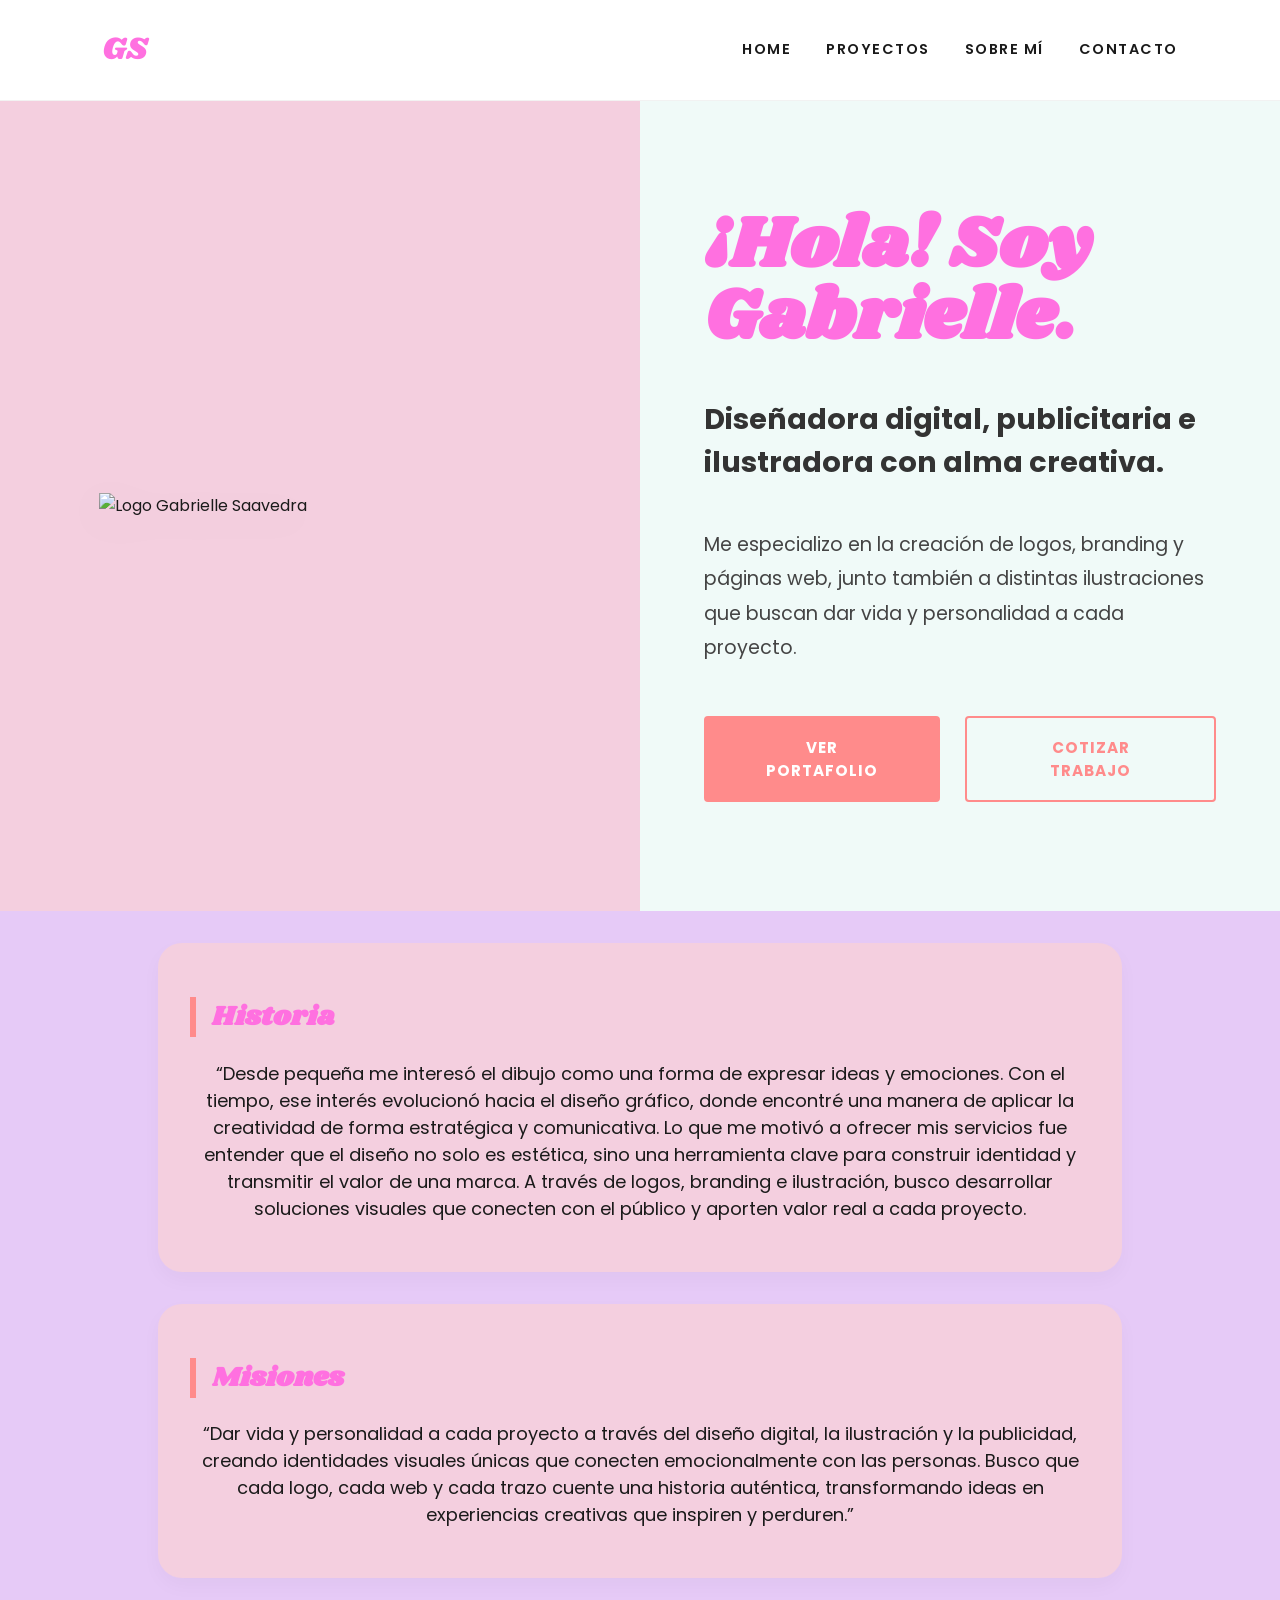
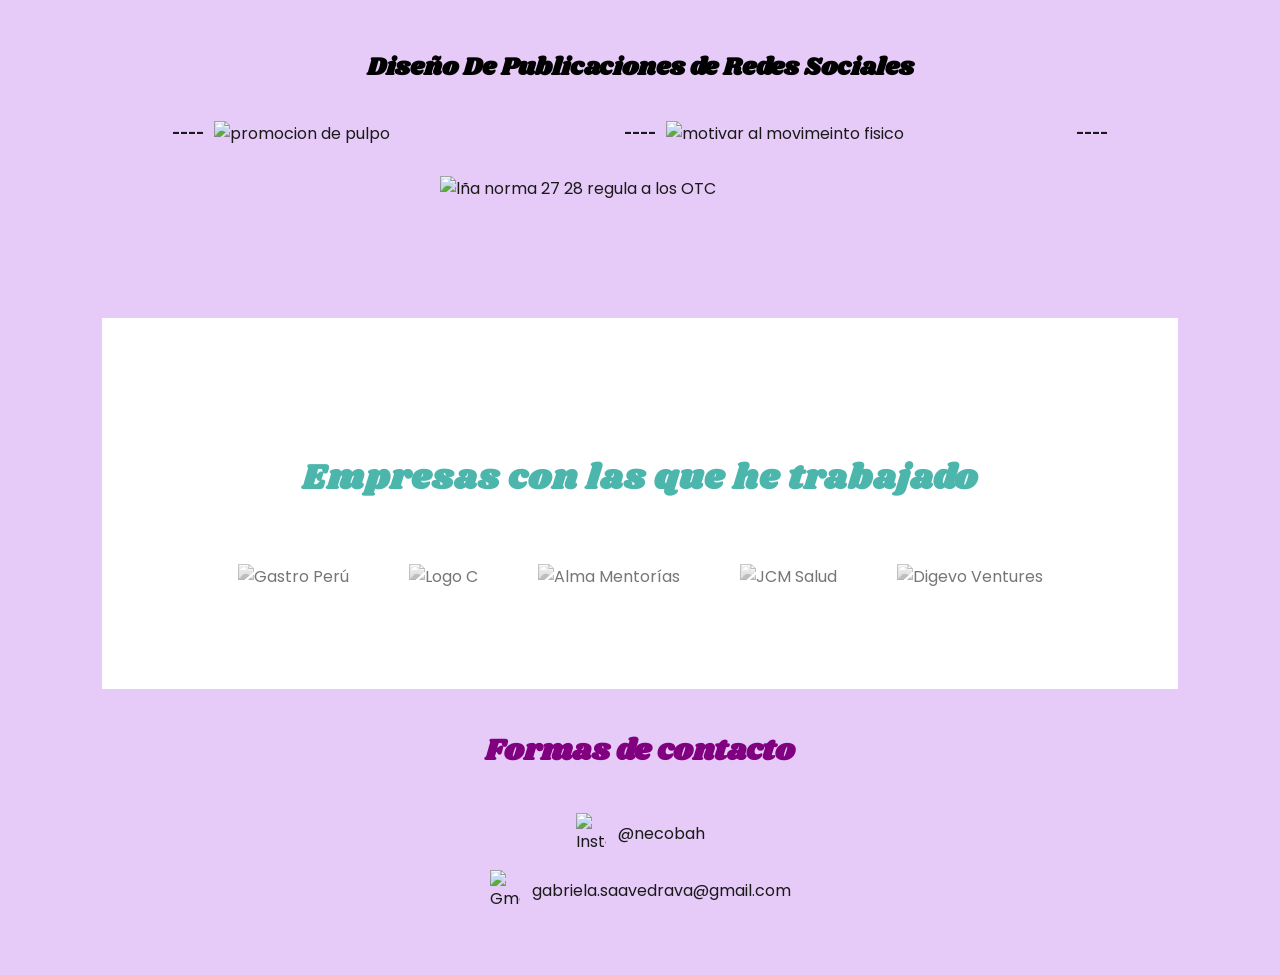
==== index.html @ 4b1e3945 "Add files via upload" ====
<!DOCTYPE html>
<html lang="es">
<head>
    <meta charset="UTF-8">
    <meta name="viewport" content="width=device-width, initial-scale=1.0">
    <title>Gabrielle Saavedra | Portfolio Profesional</title>
    <link href="https://fonts.googleapis.com/css2?family=Poppins:wght@300;400;600;700&family=Shrikhand&display=swap" rel="stylesheet">
    <link rel="stylesheet" href="style.css">
    
</head>
<body>

    <nav>
        <div style="font-family: 'Shrikhand'; font-size: 2rem; color: var(--rosa-fuerte);">GS</div>
        <ul class="nav-links">
            <li><a href="#">Home</a></li>
            <li><a href="#">Proyectos</a></li>
            <li><a href="#">Sobre mí</a></li>
            <li><a href="#">Contacto</a></li>
        </ul>
    </nav>

    <section class="hero">
        <div class="hero-image">
            <img src="logo gabrielle.png" alt="Logo Gabrielle Saavedra">
        </div>
        <div class="hero-text">
            <h1>¡Hola! Soy Gabrielle.</h1>
            <h2>Diseñadora digital, publicitaria e ilustradora con alma creativa.</h2>
            <p>
                Me especializo en la creación de logos, branding y páginas web, junto también a distintas ilustraciones que buscan dar vida y personalidad a cada proyecto.
            </p>
            <div class="btn-group">
                <a href="#" class="btn btn-primary">Ver Portafolio</a>
                <a href="#" class="btn btn-secondary">Cotizar Trabajo</a>
            </div>
        </div>
    </section>

</body>

<main>

    <section class="contenido">

        <article class="Historia">
            <h2>Historia</h2>
            <p>“Desde pequeña me interesó el dibujo como una forma de expresar ideas y emociones. Con el tiempo, ese interés evolucionó hacia el diseño gráfico, donde encontré una manera de aplicar la creatividad de forma estratégica y comunicativa. Lo que me motivó a ofrecer mis servicios fue entender que el diseño no solo es estética, sino una herramienta clave para construir identidad y transmitir el valor de una marca. A través de logos, branding e ilustración, busco desarrollar soluciones visuales que conecten con el público y aporten valor real a cada proyecto.</p>
        </article>

        <article class="mision">
            <h2>Misiones</h2>
            <p>“Dar vida y personalidad a cada proyecto a través del diseño digital, la ilustración y la publicidad, creando identidades visuales únicas que conecten emocionalmente con las personas. Busco que cada logo, cada web y cada trazo cuente una historia auténtica, transformando ideas en experiencias creativas que inspiren y perduren.”</p>
        </article>

    </section>

    <section class="productos">
            <h4>Diseño De Publicaciones de Redes Sociales</h4>
        <section class="logos">
            <h5>----</h5>
            <img src="Pulpo.jpg" alt="promocion de pulpo">
            <h5>----</h5>
            <img src="kinesfera.jpg" alt="motivar al movimeinto fisico  ">
            <h5>----</h5>
            <img src="norma 27 28.jpg" alt="lña norma 27 28 regula a los OTC">
        </section>

        
    </div>

</main>


<footer>
    <section class="partners">
        <h3>Empresas con las que he trabajado</h3>
        <div class="partners-grid">
            <img src="gastro peru.png" alt="Gastro Perú">
            <img src="c.png" alt="Logo C">
            <img src="alma.jpg" alt="Alma Mentorías">
            
            <img src="jcm.jpg" alt="JCM Salud">
            <img src="digevo.jpg" alt="Digevo Ventures">
        </div>
    </section>


 <section class="contacto">
    <h4>Formas de contacto</h4>
    <div class="contacto-item">
        <img src="instagram_PNG10.png" alt="Instagram" class="icono-contacto">
        <a>@necobah</a>
    </div>
    <div class="contacto-item">
        <img src="PNG GMAIL.png" alt="Gmail" class="icono-contacto">
        <span>gabriela.saavedrava@gmail.com</span>
    </div>
</section>

</footer>
</html>
---- style.css ----
:root {
    --rosa-fondo-logo: #f4cfdf; 
    --menta-fondo-texto: #f0faf8; 
    --rosa-fuerte: #ff70e0;
    --coral-boton: #ff8b8b;
    --texto-principal: #1a1a1a;
}

body {
    font-family: 'Poppins', sans-serif;
    margin: 0;
    padding: 0;
    background-color: hsl(277 73 88);
    color: var(--texto-principal);
    overflow-x: hidden;
}


nav {
    display: flex;
    justify-content: space-between;
    align-items: center;
    padding: 25px 8%;
    background-color: white;
    position: sticky;
    top: 0;
    z-index: 1000;
    border-bottom: 1px solid rgba(0,0,0,0.05);
}

.nav-links {
    display: flex;
    gap: 35px;
    list-style: none;
    font-size: 0.9rem;
    font-weight: 600;
    text-transform: uppercase;
    letter-spacing: 1.5px;
}

.nav-links a {
    text-decoration: none;
    color: var(--texto-principal);
    transition: 0.3s;
}

.nav-links a:hover {
    color: var(--rosa-fuerte);
}

/* --- SECCIÓN HERO (TAMAÑO MAX) --- */
.hero {
    display: grid;
    grid-template-columns: 1fr 1fr;
    min-height: 90vh; 
    align-items: stretch;
}

.hero-image {
    background-color: var(--rosa-fondo-logo);
    display: flex;
    justify-content: center;
    align-items: center;
    padding: 60px;
        }

.hero-image img {
    width: 85%;
    max-width: 650px; 
    height: auto;
    filter: drop-shadow(0 10px 20px rgba(0,0,0,0.05));
    animation: heroSlide 1.5s ease-out;
}

.hero-text {
    padding: 100px 10%; 
    background-color: var(--menta-fondo-texto);
    display: flex;
    flex-direction: column;
    justify-content: center;
}

.hero-text h1 {
    font-family: 'Shrikhand', cursive;
    color: var(--rosa-fuerte);
    font-size: 4.5rem; 
    margin: 0 0 20px 0;
    line-height: 1;
}

.hero-text h2 {
    font-size: 1.8rem;
    font-weight: 700;
    margin-bottom: 25px;
    color: #333;
    max-width: 500px;
}

.hero-text p {
    font-size: 1.2rem;
   line-height: 1.8;
    color: #444;
    margin-bottom: 50px;
    max-width: 600px;
}

/* --- BOTONES --- */
    .btn-group {
    display: flex;
    gap: 25px;
}

.btn {
    padding: 18px 45px;
    text-decoration: none;
    font-weight: 700;
    border-radius: 4px;
    transition: all 0.4s ease;
    text-transform: uppercase;
    font-size: 0.95rem;
    letter-spacing: 1px;
    text-align: center;
}

.btn-primary {
    background-color: var(--coral-boton);
    color: white;
    border: 2px solid var(--coral-boton);
}

.btn-primary:hover {
    background-color: transparent;
    color: var(--coral-boton);
    transform: translateY(-5px);
}

.btn-secondary {
    border: 2px solid var(--coral-boton);
    color: var(--coral-boton);
}

.btn-secondary:hover {
    background-color: var(--coral-boton);
    color: white;
    transform: translateY(-5px);
}

        /* --- SECCIÓN DE LOGOS --- */
.partners {
    padding: 100px 8%;
    background-color: white;
    text-align: center;
}

.partners h3 {
    font-family: 'Shrikhand', cursive;
    color: #4db6ac; 
    font-size: 2.2rem;
    margin-bottom: 60px;
    letter-spacing: 1px;
}

.partners-grid {
    display: flex;
    justify-content: center;
    align-items: center;
    gap: 60px; 
    flex-wrap: wrap;
}

.partners-grid img {
    max-width: 180px; 
    max-height: 90px; 
    object-fit: contain;
    filter: grayscale(100%) opacity(0.6); 
    transition: all 0.4s ease;
    cursor: pointer;
    /* Elimina el fondo blanco de los JPGs sobre fondo blanco */
    mix-blend-mode: multiply; 
}

.partners-grid img:hover {
    filter: grayscale(0%) opacity(1);
    transform: scale(1.1);
}

/* Animaciones */
@keyframes heroSlide {
    from { opacity: 0; transform: translateX(-30px); }
         to { opacity: 1; transform: translateX(0); }
}

        /* Responsive */
@media (max-width: 1100px) {
        .hero { grid-template-columns: 1fr; }
        .hero-text { text-align: center; padding: 80px 5%; align-items: center; }
        .hero-text h1 { font-size: 3.5rem; }
        .btn-group { flex-direction: column; width: 100%; }
        .btn { width: 100%; box-sizing: border-box; }
        }

main{ 
    background-color: hsl(277 73 88)}

.Historia,.mision {
    font-size: 18px;
    background-color: var(--rosa-fondo-logo); 
    border-radius: 24px;
    padding: 2rem;
    margin: 2rem auto;
    max-width: 900px;
    box-shadow: 0 8px 20px rgba(0,0,0,0.03);
    text-align: center;
}

.Historia h2, .mision h2 {
    text-align: left;
    font-family: 'Shrikhand', cursive;
    color: var(--rosa-fuerte);
    border-left: 6px solid var(--coral-boton);
    padding-left: 1rem;
}

.productos {
    background-color: hsl(277 73 88);
    padding: 5px;
    border: 0 solid black;
}
.productos h4{
    font-family: 'Shrikhand', cursive;
    color: black;
    text-align: center;
    margin-bottom: 1rem;
    font-size: 25px;
}

.negocio{
    background-color: hsl(277 73 88);
    padding: 1rem;
    border: 1px solid black;  /*borde   */
    text-align: center;         /*alianiacion del texto */
    border-radius: 15px;        /*radio del borde*/
    margin: 1rem auto;  
    max-width: 550px;
}

.logos {
  display: flex;
  flex-direction: row;        /* ya es el valor por defecto, */
  gap: 10px;                  /* espacio entre  la imágenes */
  justify-content: center;    /* centrar horizontalmente */
  align-items: center;        /* centrar verticalmente */
  flex-wrap: wrap;            /* si no caben, bajan a otra fila  */
}

.logos img {
  width: 400px;               /* ajusta según necesites */
  height: auto;               /*altura*/
  object-fit: contain;
}

footer {
  background-color: hsl(277 73 88); /*color del fondo*/
  padding: 3rem 8%;
  margin-top: 4rem;
  font-size: 16px;
}
.footer-content {
  display: flex;
  justify-content: space-between;
  flex-wrap: wrap;
  gap: 2rem;
}
.contacto h4 {
  font-family: 'Shrikhand', cursive;  /* fuente de texto */
  color: purple;
  text-align: center;
  font-size: 30px;
}

.icono-contacto {
    width: 30px;
    height: auto;
    transition: transform 0.3s;
}

.icono-contacto:hover {
    transform: scale(1.1);
}

.contacto-item {
    display: flex;
    align-items: center;
    justify-content: center;
    gap: 12px;
    margin-bottom: 1rem;
}
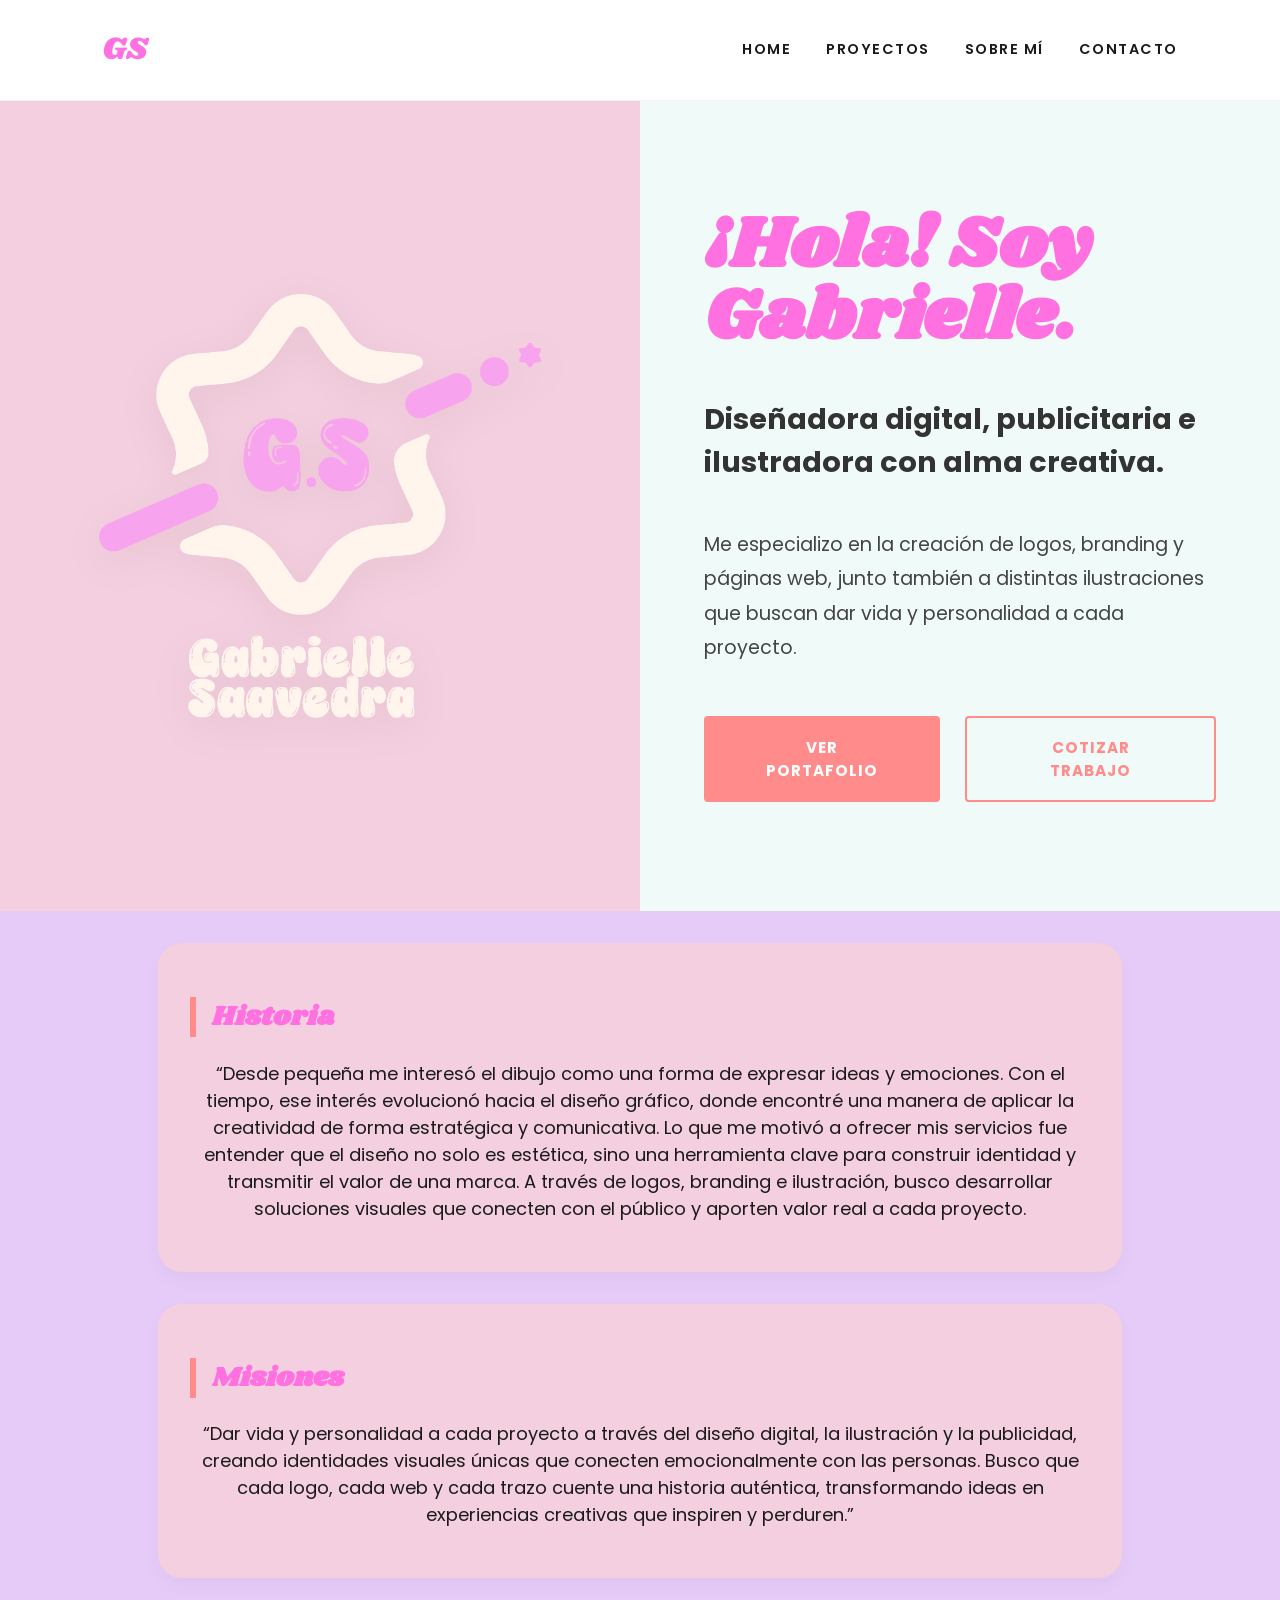
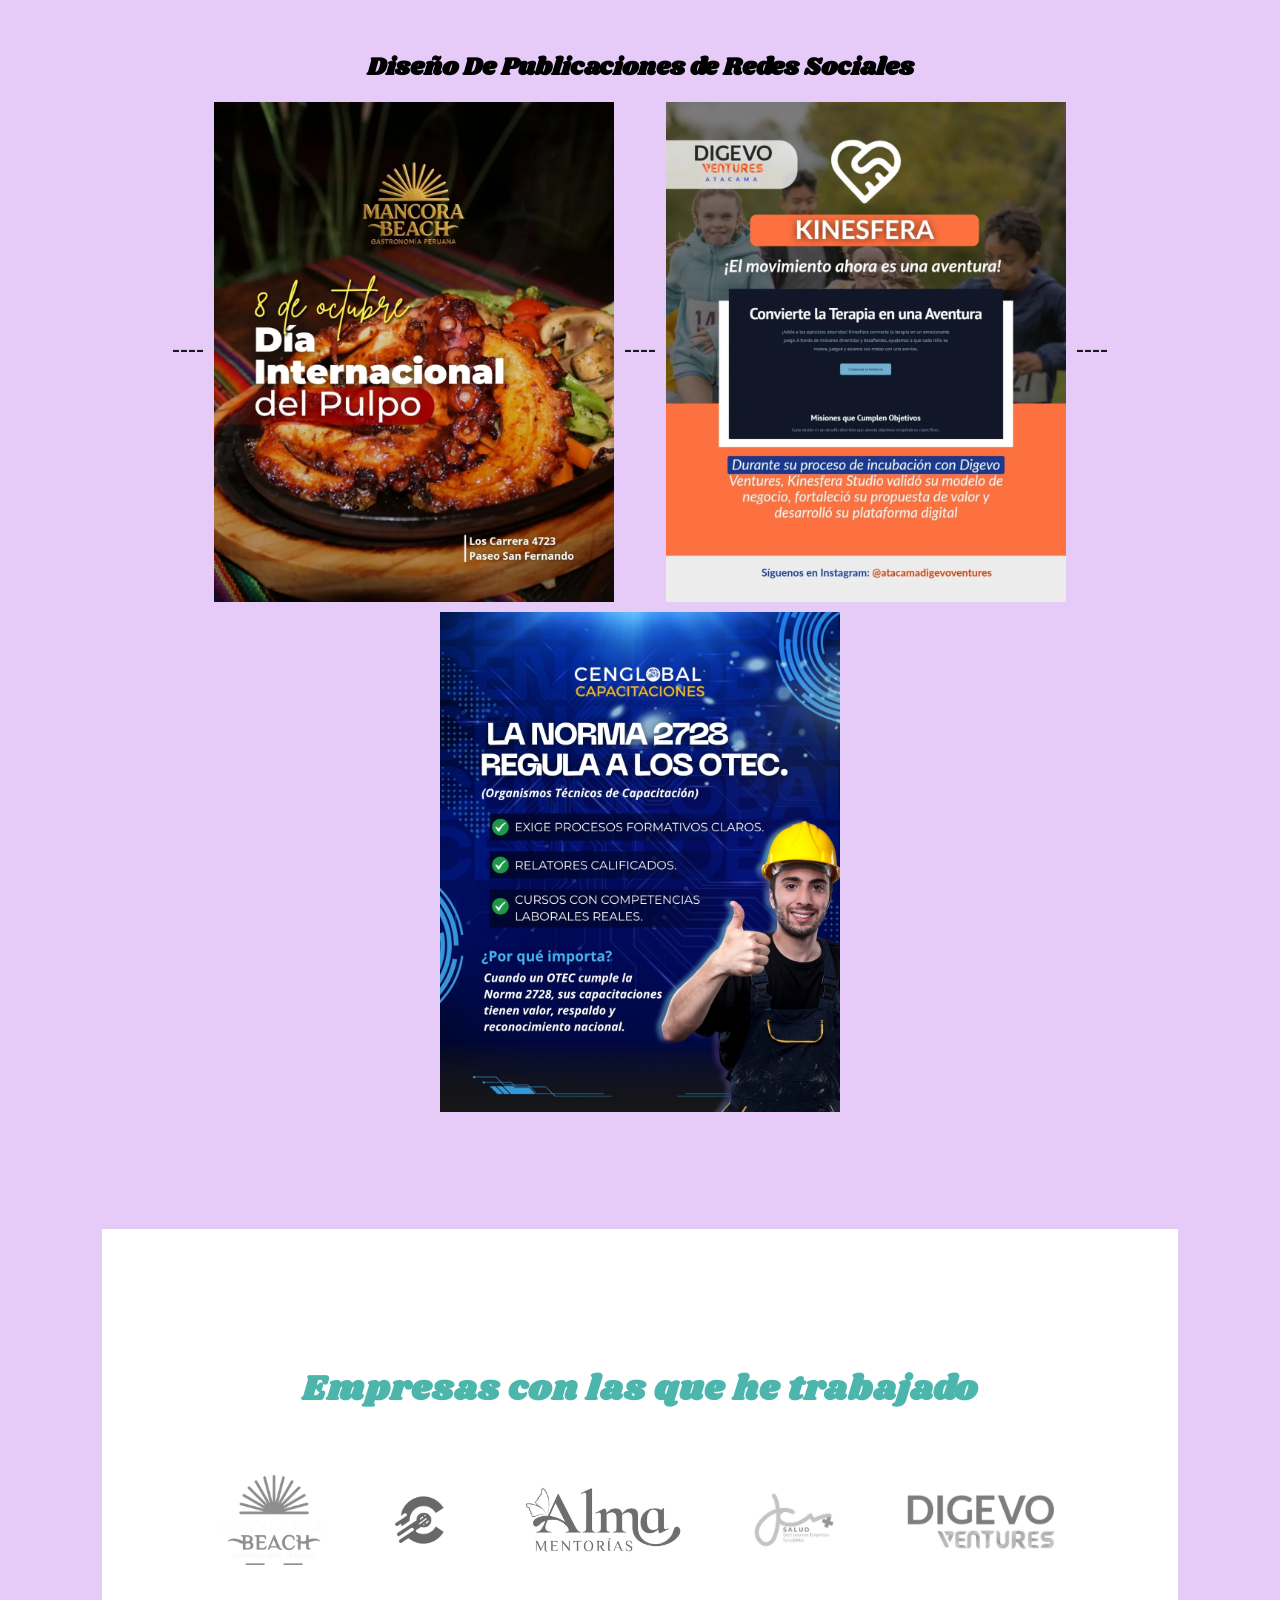
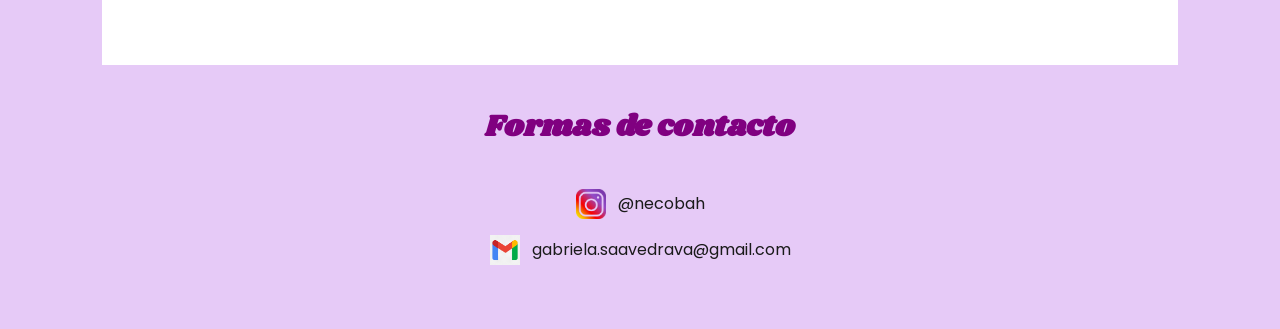
==== commit fb587907: "cambie de directorio las imagenes" ====
--- a/index.html
+++ b/index.html
@@ -22,7 +22,7 @@
 
     <section class="hero">
         <div class="hero-image">
-            <img src="logo gabrielle.png" alt="Logo Gabrielle Saavedra">
+            <img src="assets/logo gabrielle.png" alt="Logo Gabrielle Saavedra">
         </div>
         <div class="hero-text">
             <h1>¡Hola! Soy Gabrielle.</h1>
@@ -59,11 +59,11 @@
             <h4>Diseño De Publicaciones de Redes Sociales</h4>
         <section class="logos">
             <h5>----</h5>
-            <img src="Pulpo.jpg" alt="promocion de pulpo">
+            <img src="assets/Pulpo.jpg" alt="promocion de pulpo">
             <h5>----</h5>
-            <img src="kinesfera.jpg" alt="motivar al movimeinto fisico  ">
+            <img src="assets/kinesfera.jpg" alt="motivar al movimeinto fisico  ">
             <h5>----</h5>
-            <img src="norma 27 28.jpg" alt="lña norma 27 28 regula a los OTC">
+            <img src="assets/norma 27 28.jpg" alt="lña norma 27 28 regula a los OTC">
         </section>
 
         
@@ -76,12 +76,12 @@
     <section class="partners">
         <h3>Empresas con las que he trabajado</h3>
         <div class="partners-grid">
-            <img src="gastro peru.png" alt="Gastro Perú">
-            <img src="c.png" alt="Logo C">
-            <img src="alma.jpg" alt="Alma Mentorías">
+            <img src="assets/gastro peru.png" alt="Gastro Perú">
+            <img src="assets/c.png" alt="Logo C">
+            <img src="assets/alma.jpg" alt="Alma Mentorías">
             
-            <img src="jcm.jpg" alt="JCM Salud">
-            <img src="digevo.jpg" alt="Digevo Ventures">
+            <img src="assets/jcm.jpg" alt="JCM Salud">
+            <img src="assets/digevo.jpg" alt="Digevo Ventures">
         </div>
     </section>
 
@@ -89,14 +89,14 @@
  <section class="contacto">
     <h4>Formas de contacto</h4>
     <div class="contacto-item">
-        <img src="instagram_PNG10.png" alt="Instagram" class="icono-contacto">
+        <img src="assets/instagram_PNG10.png" alt="Instagram" class="icono-contacto">
         <a>@necobah</a>
     </div>
     <div class="contacto-item">
-        <img src="PNG GMAIL.png" alt="Gmail" class="icono-contacto">
+        <img src="assets/PNG GMAIL.png" alt="Gmail" class="icono-contacto">
         <span>gabriela.saavedrava@gmail.com</span>
     </div>
 </section>
 
 </footer>
-</html>+</html>
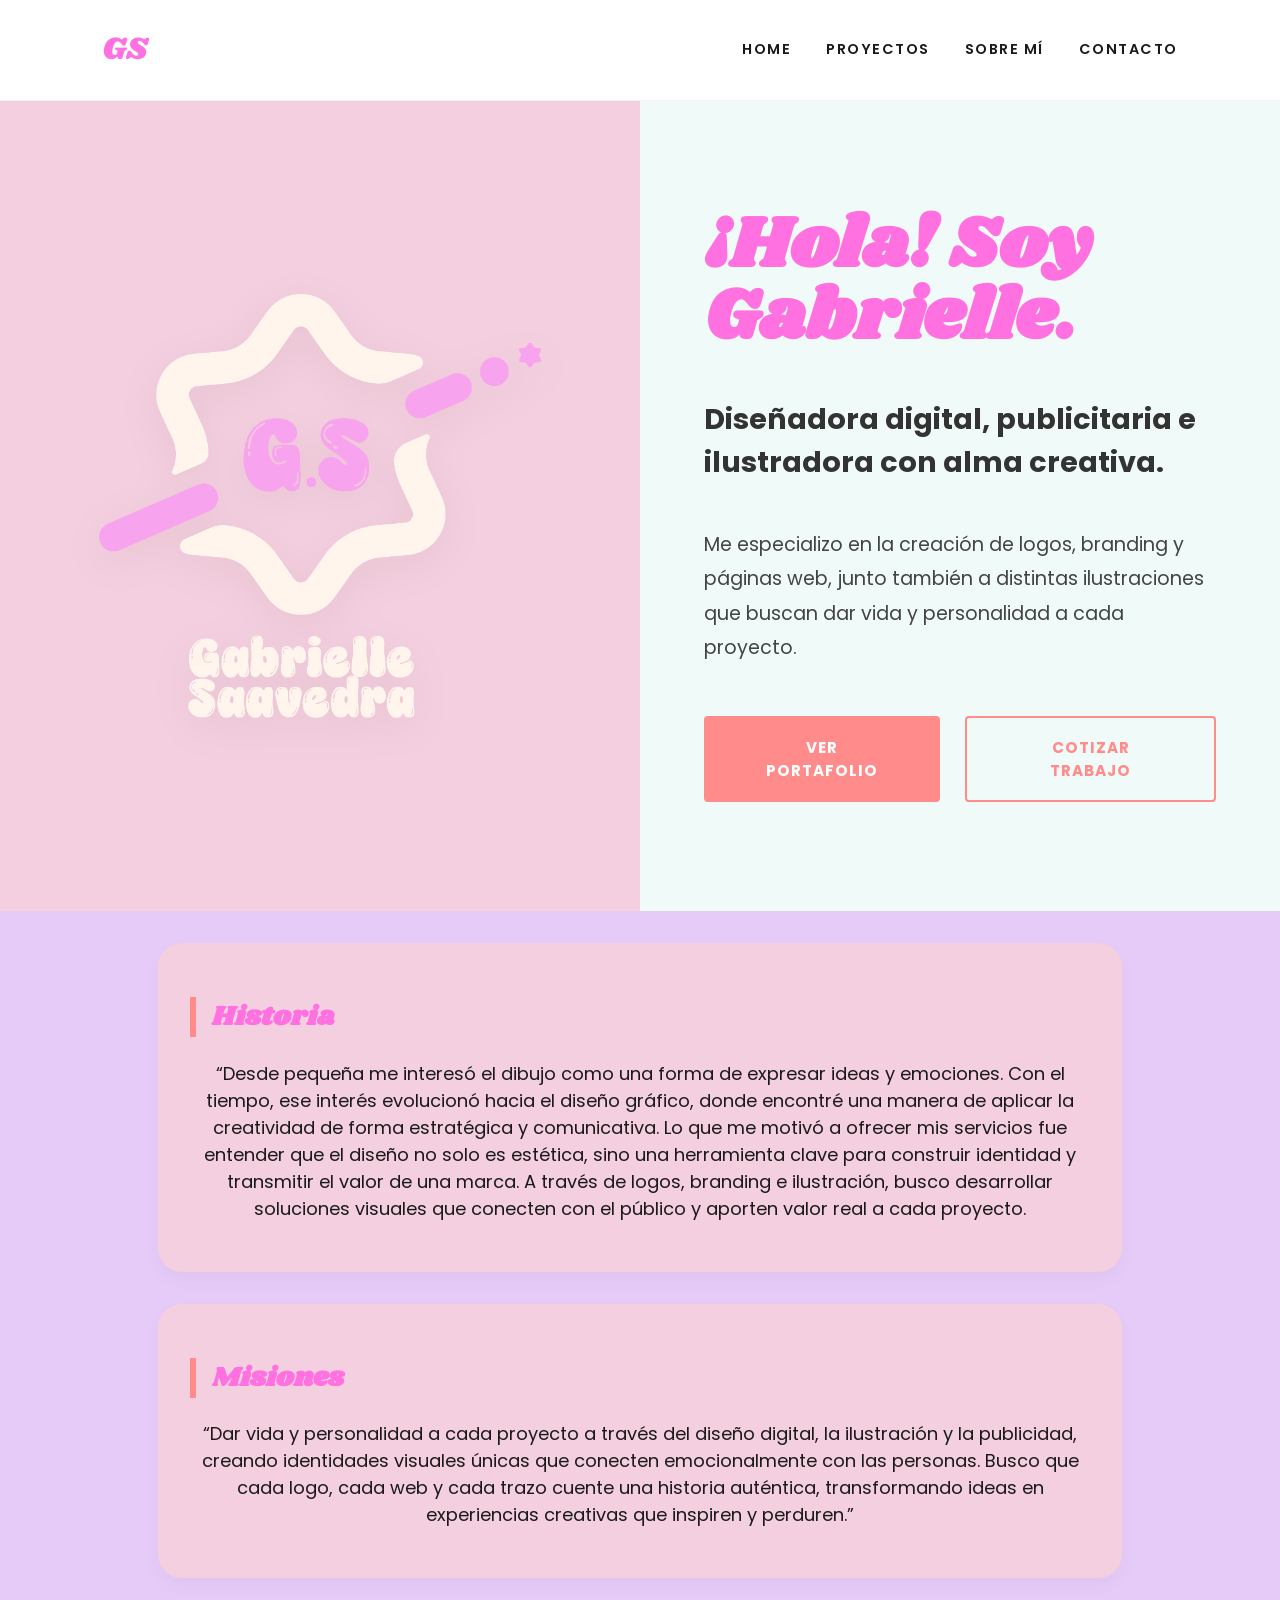
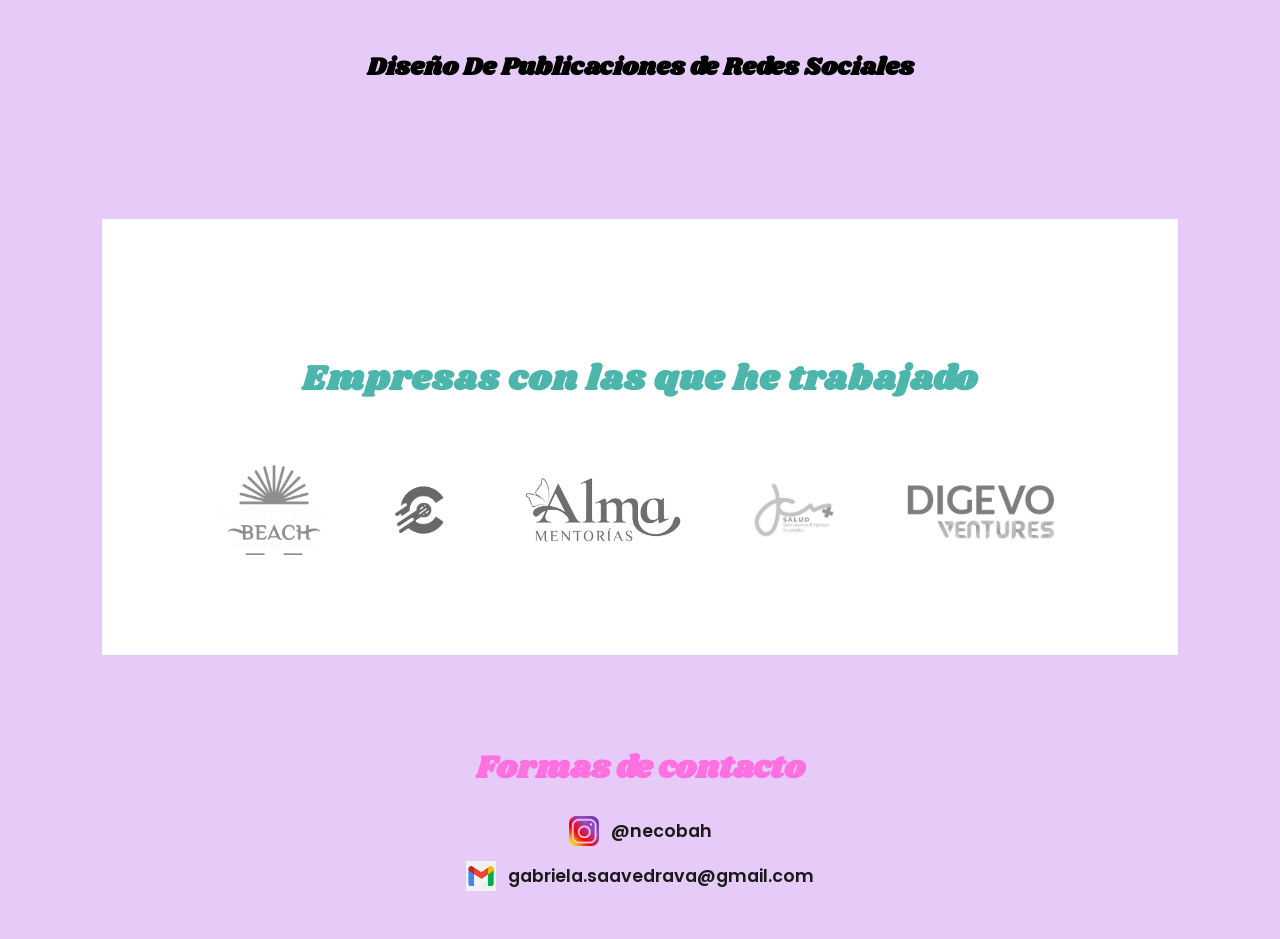
==== commit 84658ad3: "Refactorizar la estructura y la navegación de index.html Se actualizó la estructura HTML, se agregó " ====
--- a/index.html
+++ b/index.html
@@ -6,12 +6,18 @@
     <title>Gabrielle Saavedra | Portfolio Profesional</title>
     <link href="https://fonts.googleapis.com/css2?family=Poppins:wght@300;400;600;700&family=Shrikhand&display=swap" rel="stylesheet">
     <link rel="stylesheet" href="style.css">
-    
 </head>
 <body>
 
     <nav>
         <div style="font-family: 'Shrikhand'; font-size: 2rem; color: var(--rosa-fuerte);">GS</div>
+        
+        <button class="menu-hamburguesa" aria-label="Abrir menú" aria-expanded="false">
+            <span></span>
+            <span></span>
+            <span></span>
+        </button>
+
         <ul class="nav-links">
             <li><a href="#">Home</a></li>
             <li><a href="#">Proyectos</a></li>
@@ -37,66 +43,52 @@
         </div>
     </section>
 
-</body>
+    <main>
+        <section class="contenido">
+            <article class="Historia">
+                <h2>Historia</h2>
+                <p>“Desde pequeña me interesó el dibujo como una forma de expresar ideas y emociones. Con el tiempo, ese interés evolucionó hacia el diseño gráfico, donde encontré una manera de aplicar la creatividad de forma estratégica y comunicativa. Lo que me motivó a ofrecer mis servicios fue entender que el diseño no solo es estética, sino una herramienta clave para construir identidad y transmitir el valor de una marca. A través de logos, branding e ilustración, busco desarrollar soluciones visuales que conecten con el público y aporten valor real a cada proyecto.</p>
+            </article>
 
-<main>
-
-    <section class="contenido">
-
-        <article class="Historia">
-            <h2>Historia</h2>
-            <p>“Desde pequeña me interesó el dibujo como una forma de expresar ideas y emociones. Con el tiempo, ese interés evolucionó hacia el diseño gráfico, donde encontré una manera de aplicar la creatividad de forma estratégica y comunicativa. Lo que me motivó a ofrecer mis servicios fue entender que el diseño no solo es estética, sino una herramienta clave para construir identidad y transmitir el valor de una marca. A través de logos, branding e ilustración, busco desarrollar soluciones visuales que conecten con el público y aporten valor real a cada proyecto.</p>
-        </article>
-
-        <article class="mision">
-            <h2>Misiones</h2>
-            <p>“Dar vida y personalidad a cada proyecto a través del diseño digital, la ilustración y la publicidad, creando identidades visuales únicas que conecten emocionalmente con las personas. Busco que cada logo, cada web y cada trazo cuente una historia auténtica, transformando ideas en experiencias creativas que inspiren y perduren.”</p>
-        </article>
-
-    </section>
-
-    <section class="productos">
-            <h4>Diseño De Publicaciones de Redes Sociales</h4>
-        <section class="logos">
-            <h5>----</h5>
-            <img src="assets/Pulpo.jpg" alt="promocion de pulpo">
-            <h5>----</h5>
-            <img src="assets/kinesfera.jpg" alt="motivar al movimeinto fisico  ">
-            <h5>----</h5>
-            <img src="assets/norma 27 28.jpg" alt="lña norma 27 28 regula a los OTC">
+            <article class="mision">
+                <h2>Misiones</h2>
+                <p>“Dar vida y personalidad a cada proyecto a través del diseño digital, la ilustración y la publicidad, creando identidades visuales únicas que conecten emocionalmente con las personas. Busco que cada logo, cada web y cada trazo cuente una historia auténtica, transformando ideas en experiencias creativas que inspiren y perduren.”</p>
+            </article>
         </section>
 
-        
-    </div>
+        <section class="productos">
+            <h4>Diseño De Publicaciones de Redes Sociales</h4>
+            <section class="logos"></section> 
+        </section>
+    </main>
 
-</main>
-
-
-<footer>
+    <footer>
     <section class="partners">
         <h3>Empresas con las que he trabajado</h3>
         <div class="partners-grid">
             <img src="assets/gastro peru.png" alt="Gastro Perú">
             <img src="assets/c.png" alt="Logo C">
             <img src="assets/alma.jpg" alt="Alma Mentorías">
-            
             <img src="assets/jcm.jpg" alt="JCM Salud">
             <img src="assets/digevo.jpg" alt="Digevo Ventures">
         </div>
     </section>
 
+    <section class="contacto">
+        <h4>Formas de contacto</h4>
+        <div class="contenedor-contacto-items">
+            <div class="contacto-item">
+                <img src="assets/instagram_PNG10.png" alt="Instagram" class="icono-contacto">
+                <a href="https://instagram.com/necobah" target="_blank">@necobah</a>
+            </div>
+            <div class="contacto-item">
+                <img src="assets/PNG GMAIL.png" alt="Gmail" class="icono-contacto">
+                <span>gabriela.saavedrava@gmail.com</span>
+            </div>
+        </div>
+    </section>
+</footer>
 
- <section class="contacto">
-    <h4>Formas de contacto</h4>
-    <div class="contacto-item">
-        <img src="assets/instagram_PNG10.png" alt="Instagram" class="icono-contacto">
-        <a>@necobah</a>
-    </div>
-    <div class="contacto-item">
-        <img src="assets/PNG GMAIL.png" alt="Gmail" class="icono-contacto">
-        <span>gabriela.saavedrava@gmail.com</span>
-    </div>
-</section>
-
-</footer>
+    <script src="script.js" defer></script>
+</body>
 </html>
--- a/style.css
+++ b/style.css
@@ -1,3 +1,6 @@
+/* ==========================================================================
+   1. VARIABLES GLOBALES (Si el profe pide cambiar un color, se cambia AQUÍ)
+   ========================================================================== */
 :root {
     --rosa-fondo-logo: #f4cfdf; 
     --menta-fondo-texto: #f0faf8; 
@@ -6,31 +9,35 @@
     --texto-principal: #1a1a1a;
 }
 
+/* ==========================================================================
+   2. ESTILOS GENERALES Y ESTRUCTURA BASE
+   ========================================================================== */
 body {
     font-family: 'Poppins', sans-serif;
     margin: 0;
     padding: 0;
-    background-color: hsl(277 73 88);
+    background-color: hsl(277 73 88); /* Color de fondo morado/rosado de la página */
     color: var(--texto-principal);
-    overflow-x: hidden;
-}
-
-
+    overflow-x: hidden; /* Evita que aparezca la barra de navegación horizontal */
+}
+
+/* Barra de navegación superior */
 nav {
     display: flex;
     justify-content: space-between;
     align-items: center;
     padding: 25px 8%;
     background-color: white;
-    position: sticky;
+    position: sticky; /* Se queda fijo arriba al bajar con el scroll */
     top: 0;
     z-index: 1000;
     border-bottom: 1px solid rgba(0,0,0,0.05);
 }
 
+/* Enlaces del menú (Computadora) */
 .nav-links {
     display: flex;
-    gap: 35px;
+    gap: 35px; /* Espacio entre pestañas del menú */
     list-style: none;
     font-size: 0.9rem;
     font-weight: 600;
@@ -45,33 +52,37 @@
 }
 
 .nav-links a:hover {
-    color: var(--rosa-fuerte);
-}
-
-/* --- SECCIÓN HERO (TAMAÑO MAX) --- */
+    color: var(--rosa-fuerte); /* Color al pasar el cursor por encima */
+}
+
+/* ==========================================================================
+   3. SECCIÓN HERO (Presentación Principal de la Página)
+   ========================================================================== */
 .hero {
     display: grid;
-    grid-template-columns: 1fr 1fr;
+    grid-template-columns: 1fr 1fr; /* Divide la pantalla en dos columnas iguales */
     min-height: 90vh; 
     align-items: stretch;
 }
 
+/* Lado izquierdo del Hero (Contenedor de la foto/logo grande) */
 .hero-image {
     background-color: var(--rosa-fondo-logo);
     display: flex;
     justify-content: center;
     align-items: center;
     padding: 60px;
-        }
+}
 
 .hero-image img {
-    width: 85%;
+    width: 85%; /* Si el logo se ve muy grande o chico, ajustar este % */
     max-width: 650px; 
     height: auto;
     filter: drop-shadow(0 10px 20px rgba(0,0,0,0.05));
-    animation: heroSlide 1.5s ease-out;
-}
-
+    animation: heroSlide 1.5s ease-out; /* Animación de entrada */
+}
+
+/* Lado derecho del Hero (Contenedor de los textos de bienvenida) */
 .hero-text {
     padding: 100px 10%; 
     background-color: var(--menta-fondo-texto);
@@ -83,7 +94,7 @@
 .hero-text h1 {
     font-family: 'Shrikhand', cursive;
     color: var(--rosa-fuerte);
-    font-size: 4.5rem; 
+    font-size: 4.5rem; /* Tamaño del texto principal "¡Hola!" */
     margin: 0 0 20px 0;
     line-height: 1;
 }
@@ -98,14 +109,14 @@
 
 .hero-text p {
     font-size: 1.2rem;
-   line-height: 1.8;
+    line-height: 1.8;
     color: #444;
     margin-bottom: 50px;
     max-width: 600px;
 }
 
-/* --- BOTONES --- */
-    .btn-group {
+/* Contenedor de los dos botones de acción */
+.btn-group {
     display: flex;
     gap: 25px;
 }
@@ -122,6 +133,7 @@
     text-align: center;
 }
 
+/* Botón Principal (Ver Portafolio) */
 .btn-primary {
     background-color: var(--coral-boton);
     color: white;
@@ -131,9 +143,10 @@
 .btn-primary:hover {
     background-color: transparent;
     color: var(--coral-boton);
-    transform: translateY(-5px);
-}
-
+    transform: translateY(-5px); /* Efecto de subir un poco al pasar el mouse */
+}
+
+/* Botón Secundario (Cotizar Trabajo) */
 .btn-secondary {
     border: 2px solid var(--coral-boton);
     color: var(--coral-boton);
@@ -145,7 +158,9 @@
     transform: translateY(-5px);
 }
 
-        /* --- SECCIÓN DE LOGOS --- */
+/* ==========================================================================
+   4. SECCIÓN PARTNERS (Carrusel de Logos de Empresas)
+   ========================================================================== */
 .partners {
     padding: 100px 8%;
     background-color: white;
@@ -165,47 +180,41 @@
     justify-content: center;
     align-items: center;
     gap: 60px; 
-    flex-wrap: wrap;
+    flex-wrap: wrap; /* Si los logos no caben en una fila, bajan automáticamente */
 }
 
 .partners-grid img {
     max-width: 180px; 
     max-height: 90px; 
     object-fit: contain;
-    filter: grayscale(100%) opacity(0.6); 
+    filter: grayscale(100%) opacity(0.6); /* Por defecto se ven grises */
     transition: all 0.4s ease;
     cursor: pointer;
-    /* Elimina el fondo blanco de los JPGs sobre fondo blanco */
-    mix-blend-mode: multiply; 
+    mix-blend-mode: multiply; /* Oculta fondos blancos de las imágenes JPG */
 }
 
 .partners-grid img:hover {
-    filter: grayscale(0%) opacity(1);
-    transform: scale(1.1);
-}
-
-/* Animaciones */
+    filter: grayscale(0%) opacity(1); /* Recuperan color al pasar el cursor */
+    transform: scale(1.1); /* Efecto de zoom sutil */
+}
+
+/* Animación para el deslizamiento del logo Hero */
 @keyframes heroSlide {
     from { opacity: 0; transform: translateX(-30px); }
-         to { opacity: 1; transform: translateX(0); }
-}
-
-        /* Responsive */
-@media (max-width: 1100px) {
-        .hero { grid-template-columns: 1fr; }
-        .hero-text { text-align: center; padding: 80px 5%; align-items: center; }
-        .hero-text h1 { font-size: 3.5rem; }
-        .btn-group { flex-direction: column; width: 100%; }
-        .btn { width: 100%; box-sizing: border-box; }
-        }
-
-main{ 
-    background-color: hsl(277 73 88)}
-
-.Historia,.mision {
+    to { opacity: 1; transform: translateX(0); }
+}
+
+/* ==========================================================================
+   5. CONTENIDO PRINCIPAL (Secciones de Historia y Misiones)
+   ========================================================================== */
+main { 
+    background-color: hsl(277 73 88);
+}
+
+.Historia, .mision {
     font-size: 18px;
     background-color: var(--rosa-fondo-logo); 
-    border-radius: 24px;
+    border-radius: 24px; /* Bordes redondos de las cajas de texto */
     padding: 2rem;
     margin: 2rem auto;
     max-width: 900px;
@@ -217,16 +226,18 @@
     text-align: left;
     font-family: 'Shrikhand', cursive;
     color: var(--rosa-fuerte);
-    border-left: 6px solid var(--coral-boton);
+    border-left: 6px solid var(--coral-boton); /* Línea decorativa al lado izquierdo del título */
     padding-left: 1rem;
 }
 
+/* Contenedor general de la sección de productos */
 .productos {
     background-color: hsl(277 73 88);
     padding: 5px;
     border: 0 solid black;
 }
-.productos h4{
+
+.productos h4 {
     font-family: 'Shrikhand', cursive;
     color: black;
     text-align: center;
@@ -234,65 +245,163 @@
     font-size: 25px;
 }
 
-.negocio{
+/* Contenedor Flexbox donde JavaScript renderiza las tarjetas */
+.logos {
+    display: flex;
+    flex-direction: row; 
+    gap: 20px; /* Espacio de separación entre cada tarjeta inyectada */
+    justify-content: center; 
+    align-items: center; 
+    flex-wrap: wrap; 
+}
+
+/* ==========================================================================
+   6. COMPONENTES INTERACTIVOS (Creados dinámicamente con JavaScript)
+   ========================================================================== */
+
+/* Estilos de las tarjetas dinámicas generadas desde el DOM */
+.tarjeta-producto-dinamica {
+    background-color: white;
+    border-radius: 12px;
+    padding: 20px;
+    width: 350px; /* Si el profe pide cambiar el ancho de las tarjetas, se modifica aquí */
+    box-shadow: 0 5px 15px rgba(0,0,0,0.05);
+    text-align: center;
+    transition: transform 0.3s ease;
+}
+
+.tarjeta-producto-dinamica:hover {
+    transform: translateY(-5px); /* Efecto interactivo de elevación */
+}
+
+.tarjeta-producto-dinamica img {
+    width: 100%;
+    height: 250px; /* Altura fija para que todas las imágenes del portafolio midan lo mismo */
+    object-fit: cover; /* Recorta la imagen para que llene el espacio sin deformarse */
+    border-radius: 8px;
+    margin: 15px 0;
+}
+
+.tarjeta-producto-dinamica p {
+    font-size: 0.95rem;
+    color: #555;
+    line-height: 1.5;
+}
+
+/* ==========================================================================
+   7. MENÚ RESPONSIVO (Estilos para el botón de 3 líneas)
+   ========================================================================== */
+.menu-hamburguesa {
+    display: none; /* Oculto por defecto en computadoras de escritorio */
+    flex-direction: column;
+    gap: 5px;
+    background: none;
+    border: none;
+    cursor: pointer;
+    padding: 5px;
+}
+
+/* Estilo para las tres líneas físicas del botón */
+.menu-hamburguesa span {
+    width: 25px;
+    height: 3px;
+    background-color: var(--rosa-fuerte);
+    transition: all 0.3s ease;
+}
+
+/* ==========================================================================
+   8. MEDIA QUERIES (Ajustes de pantalla para celulares y tabletas)
+   ========================================================================== */
+@media (max-width: 1100px) {
+    .hero { grid-template-columns: 1fr; } /* El Hero pasa a ser de una sola columna */
+    .hero-text { text-align: center; padding: 80px 5%; align-items: center; }
+    .hero-text h1 { font-size: 3.5rem; }
+    .btn-group { flex-direction: column; width: 100%; }
+    .btn { width: 100%; box-sizing: border-box; }
+}
+
+@media (max-width: 768px) {
+    .menu-hamburguesa {
+        display: flex; /* Se activan las 3 líneas al bajar de 768px */
+    }
+
+    /* Modificación del menú para transformarse en cortina desplegable móvil */
+    .nav-links {
+        display: none; /* Oculto hasta que se haga click */
+        flex-direction: column;
+        position: absolute;
+        top: 100%;
+        left: 0;
+        width: 100%;
+        background-color: white;
+        padding: 20px 0;
+        box-shadow: 0 10px 10px rgba(0,0,0,0.05);
+        gap: 20px;
+        text-align: center;
+        z-index: 1005; /* Se antepone a los textos del Hero para que no se sobrepongan */
+    }
+
+    /* Clase activa que inyecta JavaScript al presionar las 3 líneas */
+    .nav-links.nav-active {
+        display: flex; 
+    }
+}
+
+/* ==========================================================================
+   9. FOOTER Y SECCIÓN DE CONTACTO
+   ========================================================================== */
+footer {
     background-color: hsl(277 73 88);
-    padding: 1rem;
-    border: 1px solid black;  /*borde   */
-    text-align: center;         /*alianiacion del texto */
-    border-radius: 15px;        /*radio del borde*/
-    margin: 1rem auto;  
-    max-width: 550px;
-}
-
-.logos {
-  display: flex;
-  flex-direction: row;        /* ya es el valor por defecto, */
-  gap: 10px;                  /* espacio entre  la imágenes */
-  justify-content: center;    /* centrar horizontalmente */
-  align-items: center;        /* centrar verticalmente */
-  flex-wrap: wrap;            /* si no caben, bajan a otra fila  */
-}
-
-.logos img {
-  width: 400px;               /* ajusta según necesites */
-  height: auto;               /*altura*/
-  object-fit: contain;
-}
-
-footer {
-  background-color: hsl(277 73 88); /*color del fondo*/
-  padding: 3rem 8%;
-  margin-top: 4rem;
-  font-size: 16px;
-}
-.footer-content {
-  display: flex;
-  justify-content: space-between;
-  flex-wrap: wrap;
-  gap: 2rem;
-}
+    padding: 3rem 8%;
+    margin-top: 4rem;
+    font-size: 16px;
+}
+
+.contacto {
+    text-align: center;
+    margin-top: 2rem;
+    padding-top: 1rem;
+}
+
 .contacto h4 {
-  font-family: 'Shrikhand', cursive;  /* fuente de texto */
-  color: purple;
-  text-align: center;
-  font-size: 30px;
-}
-
-.icono-contacto {
-    width: 30px;
-    height: auto;
-    transition: transform 0.3s;
-}
-
-.icono-contacto:hover {
-    transform: scale(1.1);
-}
-
+    font-family: 'Shrikhand', cursive;
+    color: var(--rosa-fuerte);
+    font-size: 2rem;
+    margin-bottom: 1.5rem;
+}
+
+/* Alineación vertical del grupo de contacto */
+.contenedor-contacto-items {
+    display: flex;
+    flex-direction: column;
+    align-items: center;
+    gap: 15px; 
+}
+
+/* Filas individuales de contacto */
 .contacto-item {
     display: flex;
     align-items: center;
     justify-content: center;
-    gap: 12px;
-    margin-bottom: 1rem;
-}
-
+    gap: 12px; 
+    font-size: 1.1rem;
+    font-weight: 600;
+}
+
+.contacto-item a {
+    text-decoration: none;
+    color: var(--texto-principal);
+    transition: color 0.3s;
+}
+
+.contacto-item a:hover {
+    color: var(--rosa-fuerte);
+}
+
+/* Control de los iconos de redes sociales (Mantiene las imágenes en formato icono chico) */
+.icono-contacto {
+    width: 30px !important;  /* Forzado de tamaño para evitar imágenes gigantes */
+    height: 30px !important; 
+    object-fit: contain;
+    display: inline-block;
+}
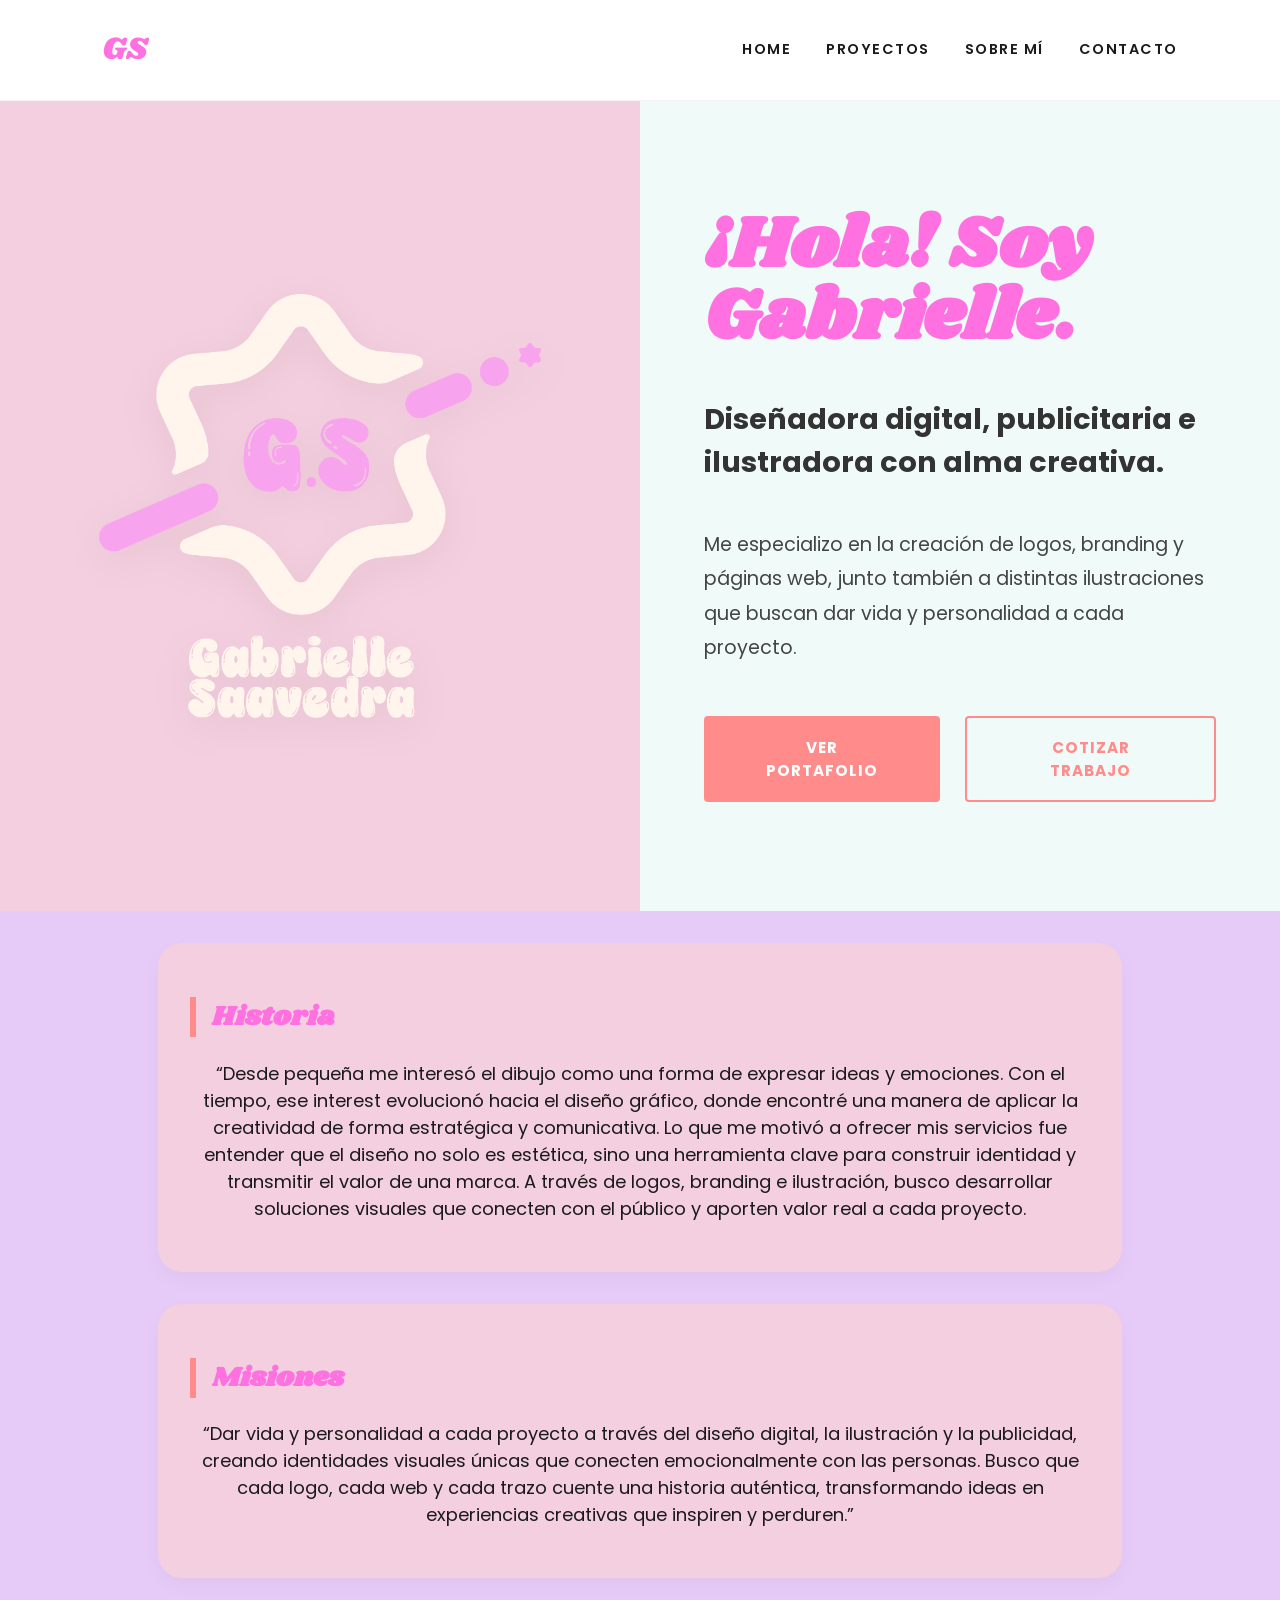
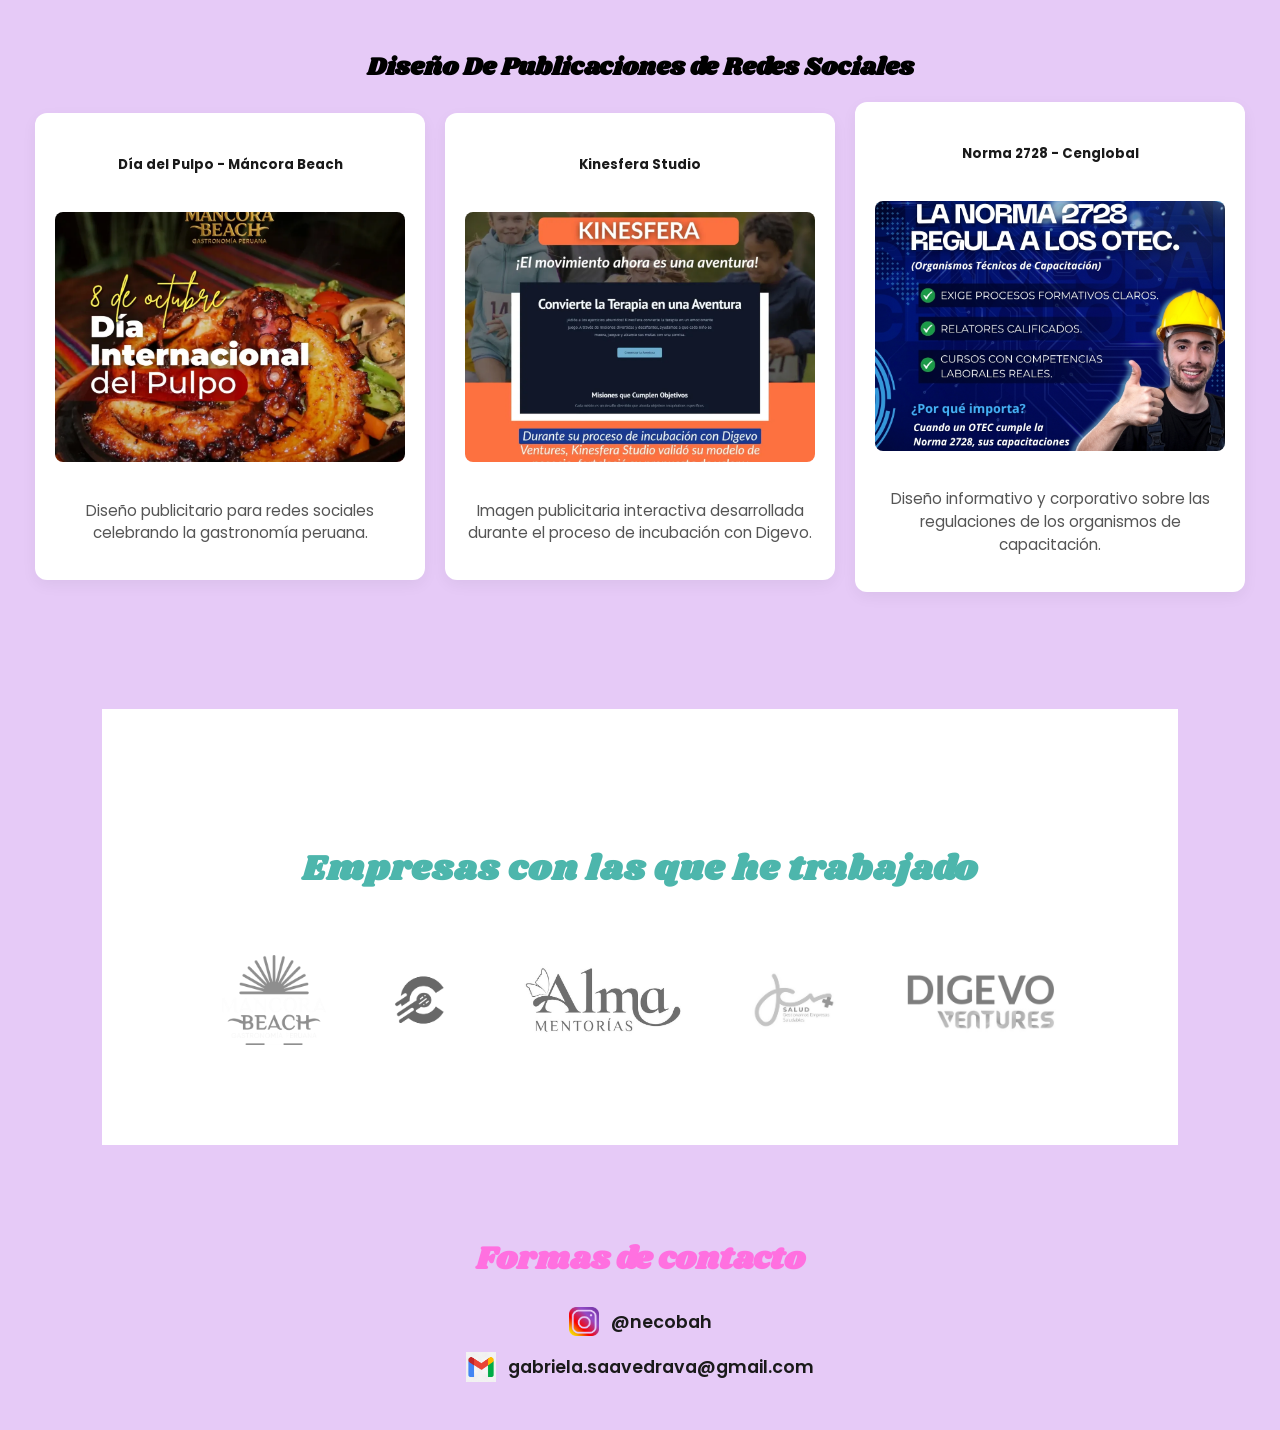
==== commit 81a03cb1: "Fix HTML structure and update section IDs" ====
--- a/index.html
+++ b/index.html
@@ -20,9 +20,9 @@
 
         <ul class="nav-links">
             <li><a href="#">Home</a></li>
-            <li><a href="#">Proyectos</a></li>
-            <li><a href="#">Sobre mí</a></li>
-            <li><a href="#">Contacto</a></li>
+            <li><a href="#proyectos">Proyectos</a></li>
+            <li><a href="#sobre-mi">Sobre mí</a></li>
+            <li><a href="#contacto">Contacto</a></li>
         </ul>
     </nav>
 
@@ -37,17 +37,17 @@
                 Me especializo en la creación de logos, branding y páginas web, junto también a distintas ilustraciones que buscan dar vida y personalidad a cada proyecto.
             </p>
             <div class="btn-group">
-                <a href="#" class="btn btn-primary">Ver Portafolio</a>
-                <a href="#" class="btn btn-secondary">Cotizar Trabajo</a>
+                <a href="#proyectos" class="btn btn-primary">Ver Portafolio</a>
+                <a href="#contacto" class="btn btn-secondary">Cotizar Trabajo</a>
             </div>
         </div>
     </section>
 
     <main>
-        <section class="contenido">
+        <section id="sobre-mi" class="contenido">
             <article class="Historia">
                 <h2>Historia</h2>
-                <p>“Desde pequeña me interesó el dibujo como una forma de expresar ideas y emociones. Con el tiempo, ese interés evolucionó hacia el diseño gráfico, donde encontré una manera de aplicar la creatividad de forma estratégica y comunicativa. Lo que me motivó a ofrecer mis servicios fue entender que el diseño no solo es estética, sino una herramienta clave para construir identidad y transmitir el valor de una marca. A través de logos, branding e ilustración, busco desarrollar soluciones visuales que conecten con el público y aporten valor real a cada proyecto.</p>
+                <p>“Desde pequeña me interesó el dibujo como una forma de expresar ideas y emociones. Con el tiempo, ese interest evolucionó hacia el diseño gráfico, donde encontré una manera de aplicar la creatividad de forma estratégica y comunicativa. Lo que me motivó a ofrecer mis servicios fue entender que el diseño no solo es estética, sino una herramienta clave para construir identidad y transmitir el valor de una marca. A través de logos, branding e ilustración, busco desarrollar soluciones visuales que conecten con el público y aporten valor real a cada proyecto.</p>
             </article>
 
             <article class="mision">
@@ -56,38 +56,38 @@
             </article>
         </section>
 
-        <section class="productos">
+        <section id="proyectos" class="productos">
             <h4>Diseño De Publicaciones de Redes Sociales</h4>
             <section class="logos"></section> 
         </section>
     </main>
 
     <footer>
-    <section class="partners">
-        <h3>Empresas con las que he trabajado</h3>
-        <div class="partners-grid">
-            <img src="assets/gastro peru.png" alt="Gastro Perú">
-            <img src="assets/c.png" alt="Logo C">
-            <img src="assets/alma.jpg" alt="Alma Mentorías">
-            <img src="assets/jcm.jpg" alt="JCM Salud">
-            <img src="assets/digevo.jpg" alt="Digevo Ventures">
-        </div>
-    </section>
+        <section class="partners">
+            <h3>Empresas con las que he trabajado</h3>
+            <div class="partners-grid">
+                <img src="assets/gastro peru.png" alt="Gastro Perú">
+                <img src="assets/c.png" alt="Logo C">
+                <img src="assets/alma.jpg" alt="Alma Mentorías">
+                <img src="assets/jcm.jpg" alt="JCM Salud">
+                <img src="assets/digevo.jpg" alt="Digevo Ventures">
+            </div>
+        </section>
 
-    <section class="contacto">
-        <h4>Formas de contacto</h4>
-        <div class="contenedor-contacto-items">
-            <div class="contacto-item">
-                <img src="assets/instagram_PNG10.png" alt="Instagram" class="icono-contacto">
-                <a href="https://instagram.com/necobah" target="_blank">@necobah</a>
+        <section id="contacto" class="contacto">
+            <h4>Formas de contacto</h4>
+            <div class="contenedor-contacto-items">
+                <div class="contacto-item">
+                    <img src="assets/instagram_PNG10.png" alt="Instagram" class="icono-contacto">
+                    <a href="https://instagram.com/necobah" target="_blank">@necobah</a>
+                </div>
+                <div class="contacto-item">
+                    <img src="assets/PNG GMAIL.png" alt="Gmail" class="icono-contacto">
+                    <span>gabriela.saavedrava@gmail.com</span>
+                </div>
             </div>
-            <div class="contacto-item">
-                <img src="assets/PNG GMAIL.png" alt="Gmail" class="icono-contacto">
-                <span>gabriela.saavedrava@gmail.com</span>
-            </div>
-        </div>
-    </section>
-</footer>
+        </section>
+    </footer>
 
     <script src="script.js" defer></script>
 </body>
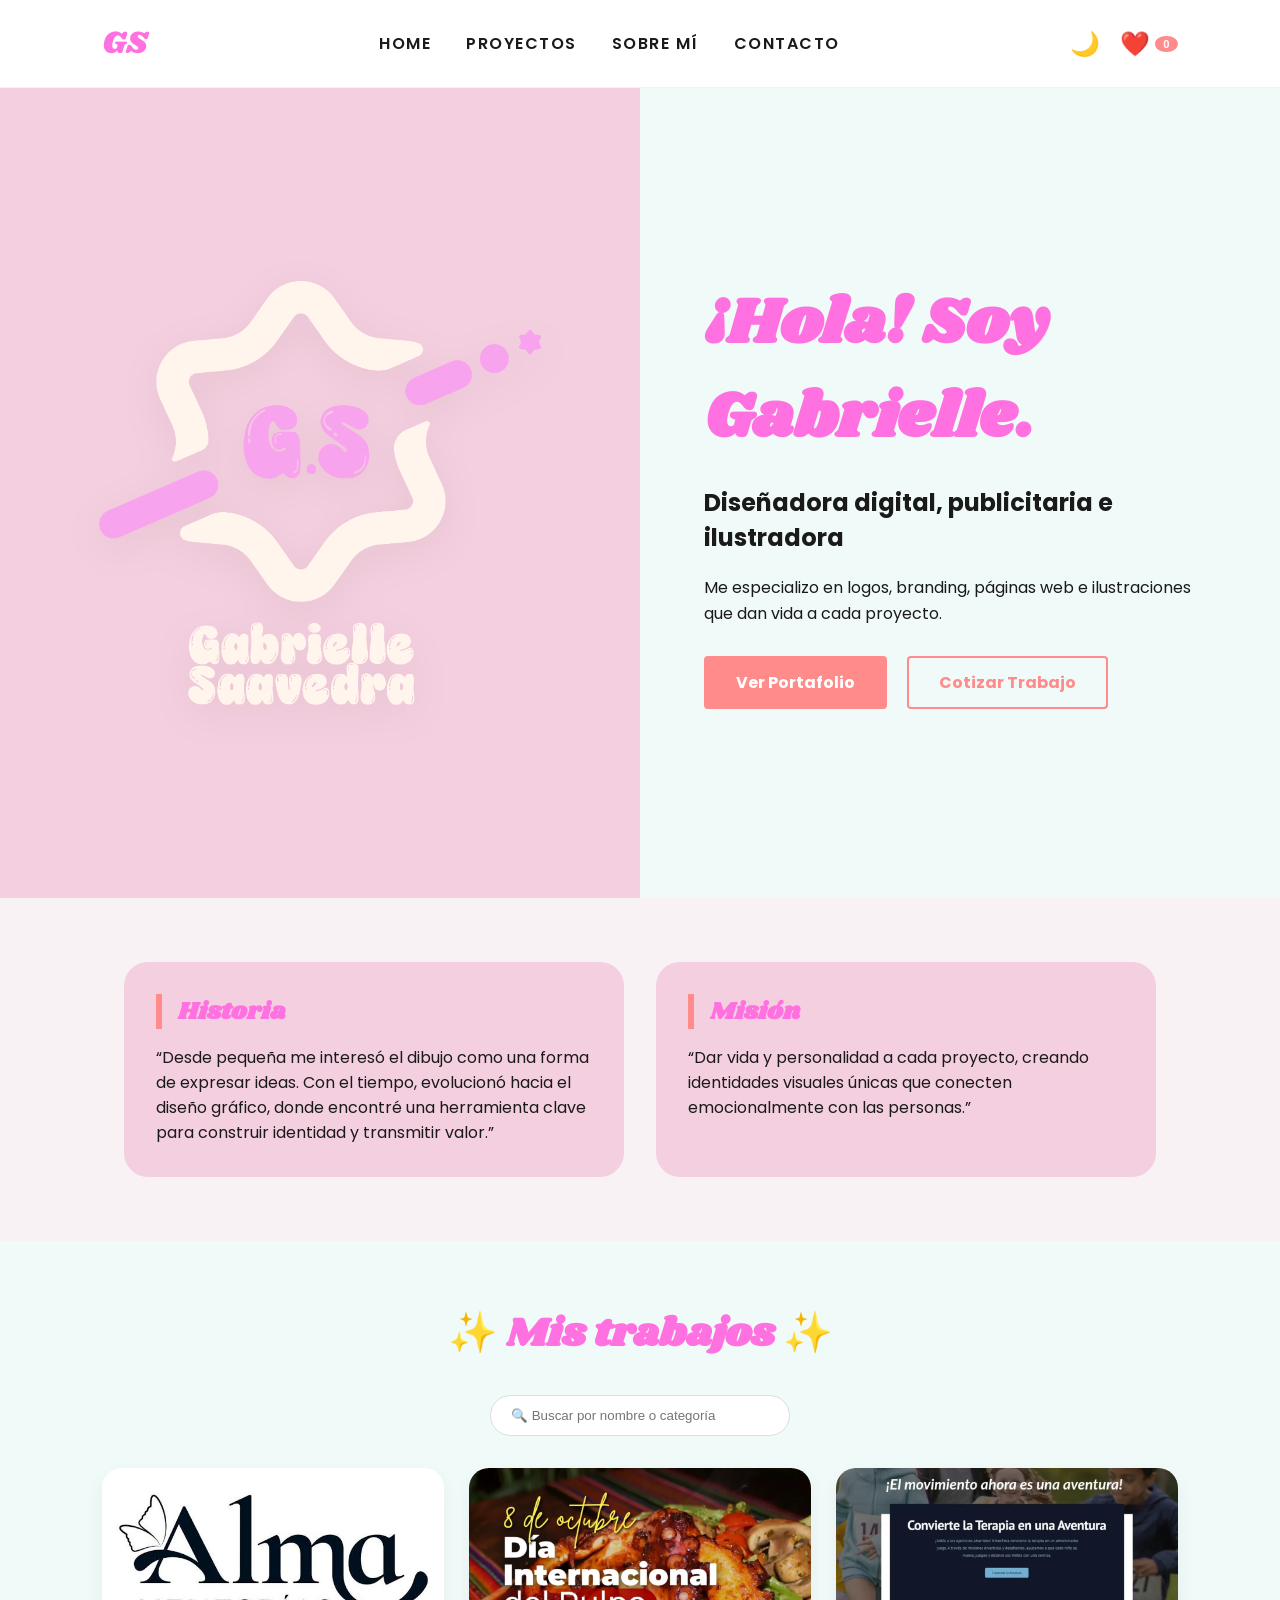
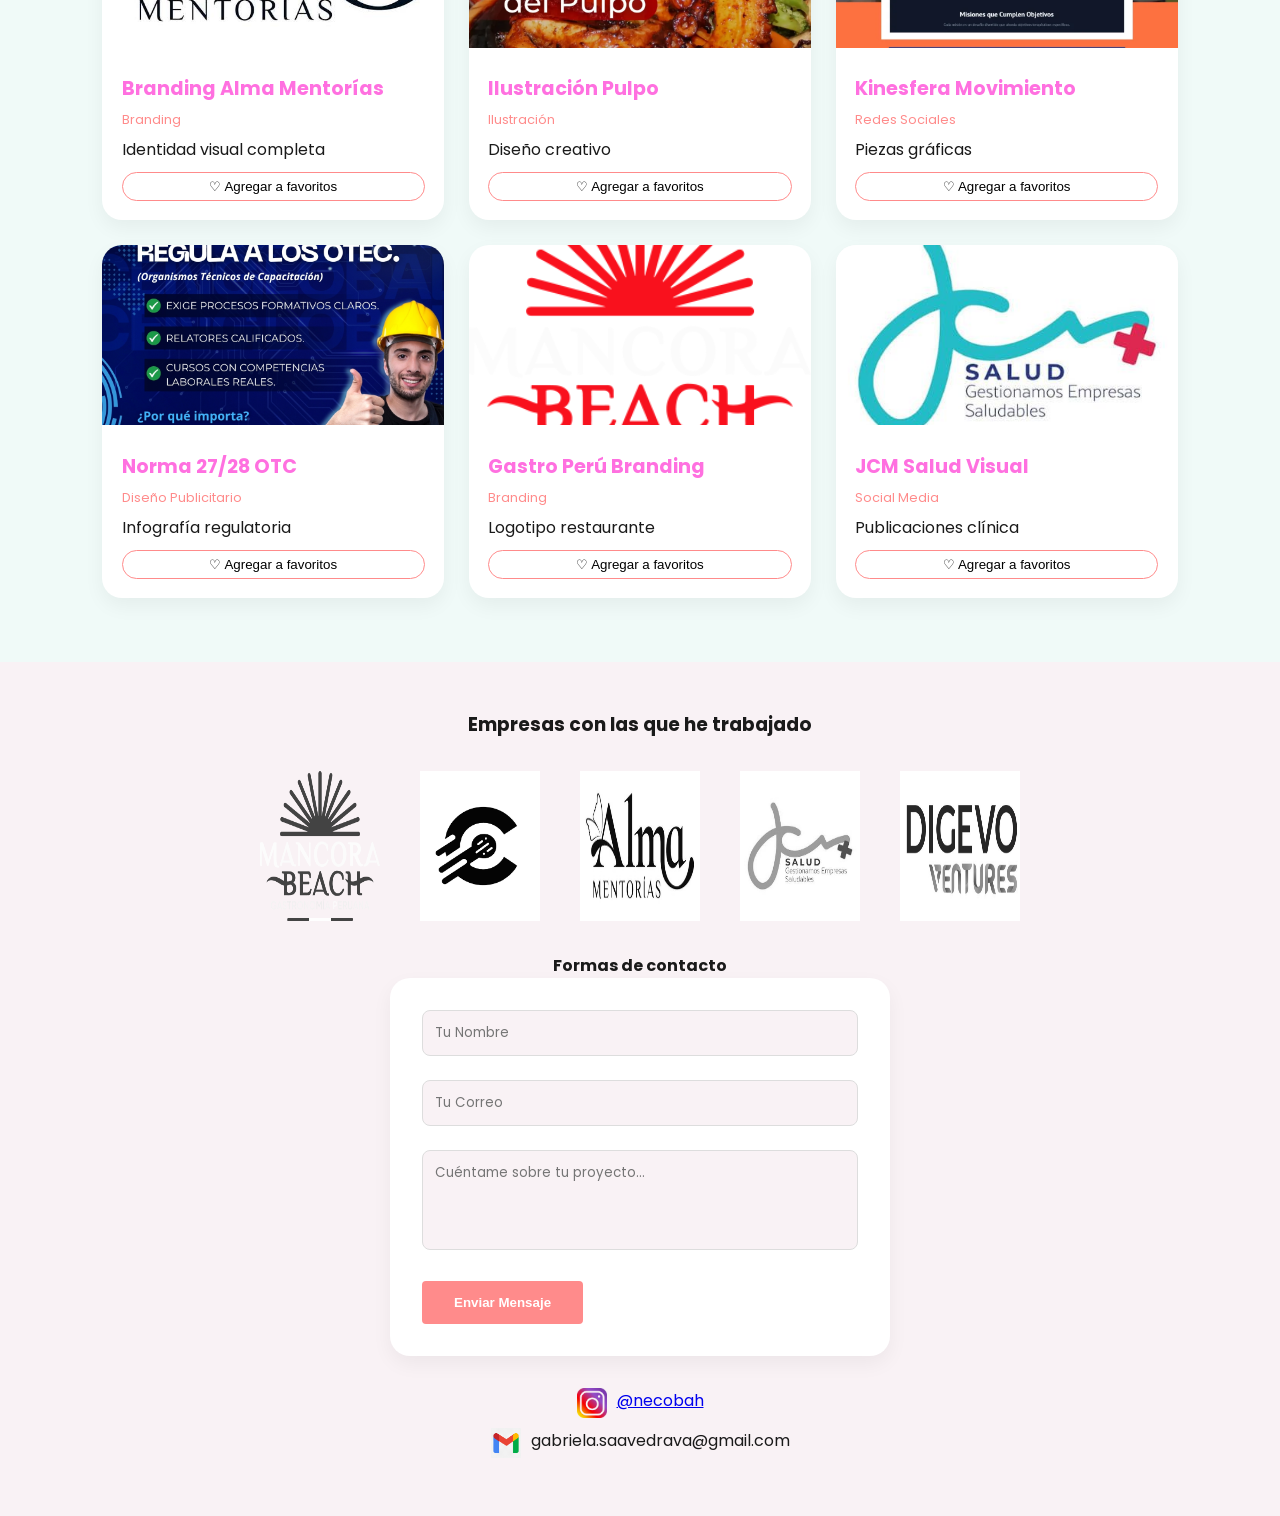
==== commit cdee0f8d: "Add files via upload" ====
--- a/index.html
+++ b/index.html
@@ -3,92 +3,124 @@
 <head>
     <meta charset="UTF-8">
     <meta name="viewport" content="width=device-width, initial-scale=1.0">
-    <title>Gabrielle Saavedra | Portfolio Profesional</title>
+    <title>Gabrielle Saavedra | Portfolio + Favoritos + Accesibilidad</title>
     <link href="https://fonts.googleapis.com/css2?family=Poppins:wght@300;400;600;700&family=Shrikhand&display=swap" rel="stylesheet">
     <link rel="stylesheet" href="style.css">
 </head>
 <body>
 
-    <nav>
-        <div style="font-family: 'Shrikhand'; font-size: 2rem; color: var(--rosa-fuerte);">GS</div>
-        
-        <button class="menu-hamburguesa" aria-label="Abrir menú" aria-expanded="false">
-            <span></span>
-            <span></span>
-            <span></span>
+<nav class="main-nav">
+    <div class="logo">GS</div>
+    <button class="hamburger" id="hamburgerBtn" aria-label="Menú de navegación" aria-expanded="false">
+        <span class="hamburger-box"><span class="hamburger-inner"></span></span>
+    </button>
+    <ul class="nav-links" id="navLinks">
+        <li><a href="#home">Home</a></li>
+        <li><a href="#proyectos">Proyectos</a></li>
+        <li><a href="#historia">Sobre mí</a></li>
+        <li><a href="#contacto">Contacto</a></li>
+    </ul>
+    <div class="nav-actions">
+        <button id="darkModeToggle" class="dark-toggle" aria-label="Modo oscuro/claro">🌙</button>
+        <button id="openFavModalBtn" class="fav-icon-btn" aria-label="Ver favoritos" aria-haspopup="dialog">
+            ❤️ <span id="favCounter" class="fav-counter">0</span>
         </button>
+    </div>
+</nav>
 
-        <ul class="nav-links">
-            <li><a href="#">Home</a></li>
-            <li><a href="#proyectos">Proyectos</a></li>
-            <li><a href="#sobre-mi">Sobre mí</a></li>
-            <li><a href="#contacto">Contacto</a></li>
-        </ul>
-    </nav>
+<section class="hero" id="home">
+    <div class="hero-image">
+        <img src="assets/logo gabrielle.png" alt="Logo Gabrielle Saavedra">
+    </div>
+    <div class="hero-text">
+        <h1>¡Hola! Soy Gabrielle.</h1>
+        <h2>Diseñadora digital, publicitaria e ilustradora</h2>
+        <p>Me especializo en logos, branding, páginas web e ilustraciones que dan vida a cada proyecto.</p>
+        <div class="btn-group">
+            <a href="#proyectos" class="btn btn-primary">Ver Portafolio</a>
+            <a href="#contacto" class="btn btn-secondary">Cotizar Trabajo</a>
+        </div>
+    </div>
+</section>
 
-    <section class="hero">
-        <div class="hero-image">
-            <img src="assets/logo gabrielle.png" alt="Logo Gabrielle Saavedra">
+<main>
+    <div class="contenido" id="historia">
+        <article class="Historia">
+            <h2>Historia</h2>
+            <p>“Desde pequeña me interesó el dibujo como una forma de expresar ideas. Con el tiempo, evolucionó hacia el diseño gráfico, donde encontré una herramienta clave para construir identidad y transmitir valor.”</p>
+        </article>
+        <article class="mision">
+            <h2>Misión</h2>
+            <p>“Dar vida y personalidad a cada proyecto, creando identidades visuales únicas que conecten emocionalmente con las personas.”</p>
+        </article>
+    </div>
+
+
+    <section class="proyectos-section" id="proyectos">
+        <h2>✨ Mis trabajos ✨</h2>
+        <div class="filter-bar">
+            <input type="text" id="filterInput" placeholder="🔍 Buscar por nombre o categoría" aria-label="Filtrar proyectos">
         </div>
-        <div class="hero-text">
-            <h1>¡Hola! Soy Gabrielle.</h1>
-            <h2>Diseñadora digital, publicitaria e ilustradora con alma creativa.</h2>
-            <p>
-                Me especializo en la creación de logos, branding y páginas web, junto también a distintas ilustraciones que buscan dar vida y personalidad a cada proyecto.
-            </p>
-            <div class="btn-group">
-                <a href="#proyectos" class="btn btn-primary">Ver Portafolio</a>
-                <a href="#contacto" class="btn btn-secondary">Cotizar Trabajo</a>
-            </div>
+        <div class="cards-container" id="cardsContainer">
         </div>
     </section>
 
-    <main>
-        <section id="sobre-mi" class="contenido">
-            <article class="Historia">
-                <h2>Historia</h2>
-                <p>“Desde pequeña me interesó el dibujo como una forma de expresar ideas y emociones. Con el tiempo, ese interest evolucionó hacia el diseño gráfico, donde encontré una manera de aplicar la creatividad de forma estratégica y comunicativa. Lo que me motivó a ofrecer mis servicios fue entender que el diseño no solo es estética, sino una herramienta clave para construir identidad y transmitir el valor de una marca. A través de logos, branding e ilustración, busco desarrollar soluciones visuales que conecten con el público y aporten valor real a cada proyecto.</p>
-            </article>
+</main>
 
-            <article class="mision">
-                <h2>Misiones</h2>
-                <p>“Dar vida y personalidad a cada proyecto a través del diseño digital, la ilustración y la publicidad, creando identidades visuales únicas que conecten emocionalmente con las personas. Busco que cada logo, cada web y cada trazo cuente una historia auténtica, transformando ideas en experiencias creativas que inspiren y perduren.”</p>
-            </article>
-        </section>
+<div id="favModal" class="modal" role="dialog" aria-modal="true" aria-labelledby="modalTitle" aria-hidden="true">
+    <div class="modal-content">
+        <div class="modal-header">
+            <h2 id="modalTitle">❤️ Mis proyectos favoritos</h2>
+            <button id="ModacloselBtn" class="close-modal" aria-label="Cerrar lista de favoritos">✖</button>
+        </div>
+        <div id="favoritesListContainer" class="favorites-list">
+<!-- Lista dinámica -->
+        </div>
+        <p class="total-fav">Total: <span id="modalTotalFav">0</span></p>
+    </div>
+</div>
 
-        <section id="proyectos" class="productos">
-            <h4>Diseño De Publicaciones de Redes Sociales</h4>
-            <section class="logos"></section> 
-        </section>
-    </main>
+<footer>
+    <section class="partners">
+        <h3>Empresas con las que he trabajado</h3>
+        <div class="partners-grid">
+            <img src="assets/gastro peru.png" alt="Gastro Perú">
+            <img src="assets/c.png" alt="Logo C">
+            <img src="assets/alma.jpg" alt="Alma">
+            <img src="assets/jcm.jpg" alt="JCM">
+            <img src="assets/digevo.jpg" alt="Digevo">
+        </div>
+    <section class="contacto" id="contacto">
+        <h4>Formas de contacto</h4>
+        
+        <form id="form-contacto" class="contacto-form">
+            <div class="campo">
+                <input type="text" id="nombreInput" placeholder="Tu Nombre" aria-label="Tu Nombre">
+                <span id="errorNombre" class="error-msg"></span>
+            </div>
+            <div class="campo">
+                <input type="email" id="emailInput" placeholder="Tu Correo" aria-label="Tu Correo">
+                <span id="errorEmail" class="error-msg"></span>
+            </div>
+            <div class="campo">
+                <textarea id="mensajeInput" placeholder="Cuéntame sobre tu proyecto..." aria-label="Mensaje"></textarea>
+                <span id="errorMensaje" class="error-msg"></span>
+            </div>
+            <button type="submit" class="btn btn-primary">Enviar Mensaje</button>
+            <div id="mensajeExito" class="exito-msg"></div>
+        </form>
 
-    <footer>
-        <section class="partners">
-            <h3>Empresas con las que he trabajado</h3>
-            <div class="partners-grid">
-                <img src="assets/gastro peru.png" alt="Gastro Perú">
-                <img src="assets/c.png" alt="Logo C">
-                <img src="assets/alma.jpg" alt="Alma Mentorías">
-                <img src="assets/jcm.jpg" alt="JCM Salud">
-                <img src="assets/digevo.jpg" alt="Digevo Ventures">
-            </div>
-        </section>
+        <div class="contacto-item">
+            <img src="assets/instagram_PNG10.png" alt="Instagram" class="icono-contacto">
+            <a href="https://www.instagram.com/necobah" target="_blank">@necobah</a>
+        </div>
+        <div class="contacto-item">
+            <img src="assets/PNG GMAIL.png" alt="Gmail" class="icono-contacto">
+            <span>gabriela.saavedrava@gmail.com</span>
+        </div>
+    </section>
+</footer>
 
-        <section id="contacto" class="contacto">
-            <h4>Formas de contacto</h4>
-            <div class="contenedor-contacto-items">
-                <div class="contacto-item">
-                    <img src="assets/instagram_PNG10.png" alt="Instagram" class="icono-contacto">
-                    <a href="https://instagram.com/necobah" target="_blank">@necobah</a>
-                </div>
-                <div class="contacto-item">
-                    <img src="assets/PNG GMAIL.png" alt="Gmail" class="icono-contacto">
-                    <span>gabriela.saavedrava@gmail.com</span>
-                </div>
-            </div>
-        </section>
-    </footer>
-
-    <script src="script.js" defer></script>
+<script src="script.js" defer></script>
 </body>
 </html>
--- a/style.css
+++ b/style.css
@@ -1,71 +1,158 @@
-/* ==========================================================================
-   1. VARIABLES GLOBALES (Si el profe pide cambiar un color, se cambia AQUÍ)
-   ========================================================================== */
+/* ========== VARIABLES Y ESTILOS BASE ========== */
 :root {
-    --rosa-fondo-logo: #f4cfdf; 
-    --menta-fondo-texto: #f0faf8; 
+    --rosa-fondo-logo: #f4cfdf;
+    --menta-fondo-texto: #f0faf8;
     --rosa-fuerte: #ff70e0;
     --coral-boton: #ff8b8b;
     --texto-principal: #1a1a1a;
-}
-
-/* ==========================================================================
-   2. ESTILOS GENERALES Y ESTRUCTURA BASE
-   ========================================================================== */
+    --bg-general: #f9f2f5;
+    --card-bg: white;
+    --sombra: 0 8px 20px rgba(0,0,0,0.05);
+    --input-border: #ddd;
+}
+body.dark {
+    --rosa-fondo-logo: #2d2a3e;
+    --menta-fondo-texto: #1e1b2b;
+    --rosa-fuerte: #ff9fec;
+    --coral-boton: #ff6b6b;
+    --texto-principal: #f0f0f0;
+    --bg-general: #121212;
+    --card-bg: #2a2a2e;
+    --sombra: 0 8px 20px rgba(255,255,255,0.05);
+    --input-border: #555;
+}
+* {
+    margin: 0;
+    padding: 0;
+    box-sizing: border-box;
+}
+
+
+html {
+    scroll-behavior: smooth;
+}
+
 body {
     font-family: 'Poppins', sans-serif;
-    margin: 0;
-    padding: 0;
-    background-color: hsl(277 73 88); /* Color de fondo morado/rosado de la página */
-    color: var(--texto-principal);
-    overflow-x: hidden; /* Evita que aparezca la barra de navegación horizontal */
-}
-
-/* Barra de navegación superior */
-nav {
+    background-color: var(--bg-general);
+    color: var(--texto-principal);
+    transition: background-color 0.3s, color 0.2s;
+}
+
+/* ========== NAVEGACIÓN Y MENÚ HAMBURGUESA ========== */
+.main-nav {
     display: flex;
     justify-content: space-between;
     align-items: center;
-    padding: 25px 8%;
+    padding: 20px 8%;
     background-color: white;
-    position: sticky; /* Se queda fijo arriba al bajar con el scroll */
+    position: sticky;
     top: 0;
     z-index: 1000;
     border-bottom: 1px solid rgba(0,0,0,0.05);
-}
-
-/* Enlaces del menú (Computadora) */
+    flex-wrap: wrap;
+}
+body.dark .main-nav {
+    background-color: #1e1e2f;
+}
+.logo {
+    font-family: 'Shrikhand', cursive;
+    font-size: 2rem;
+    color: var(--rosa-fuerte);
+}
 .nav-links {
     display: flex;
-    gap: 35px; /* Espacio entre pestañas del menú */
+    gap: 35px;
     list-style: none;
-    font-size: 0.9rem;
     font-weight: 600;
     text-transform: uppercase;
     letter-spacing: 1.5px;
 }
-
 .nav-links a {
     text-decoration: none;
     color: var(--texto-principal);
     transition: 0.3s;
 }
-
 .nav-links a:hover {
-    color: var(--rosa-fuerte); /* Color al pasar el cursor por encima */
-}
-
-/* ==========================================================================
-   3. SECCIÓN HERO (Presentación Principal de la Página)
-   ========================================================================== */
+    color: var(--rosa-fuerte);
+}
+.hamburger {
+    display: none;
+    background: none;
+    border: none;
+    cursor: pointer;
+    width: 40px;
+    height: 40px;
+    position: relative;
+    z-index: 1100;
+}
+.hamburger-box {
+    width: 30px;
+    height: 24px;
+    display: inline-block;
+    position: relative;
+}
+.hamburger-inner,
+.hamburger-inner::before,
+.hamburger-inner::after {
+    width: 30px;
+    height: 3px;
+    background-color: var(--texto-principal);
+    border-radius: 4px;
+    position: absolute;
+    transition: transform 0.3s, opacity 0.2s;
+}
+.hamburger-inner {
+    top: 50%;
+    transform: translateY(-50%);
+}
+.hamburger-inner::before {
+    content: '';
+    top: -10px;
+}
+.hamburger-inner::after {
+    content: '';
+    top: 10px;
+}
+.hamburger.active .hamburger-inner {
+    transform: translateY(-50%) rotate(45deg);
+}
+.hamburger.active .hamburger-inner::before {
+    opacity: 0;
+}
+.hamburger.active .hamburger-inner::after {
+    transform: translateY(-20px) rotate(-90deg);
+}
+.nav-actions {
+    display: flex;
+    gap: 20px;
+    align-items: center;
+}
+.dark-toggle, .fav-icon-btn {
+    background: none;
+    border: none;
+    font-size: 1.5rem;
+    cursor: pointer;
+    color: var(--texto-principal);
+    display: flex;
+    align-items: center;
+    gap: 5px;
+}
+.fav-counter {
+    background-color: var(--coral-boton);
+    color: white;
+    border-radius: 50%;
+    padding: 2px 8px;
+    font-size: 0.7rem;
+    font-weight: bold;
+}
+
+/* ========== HERO ========== */
 .hero {
     display: grid;
-    grid-template-columns: 1fr 1fr; /* Divide la pantalla en dos columnas iguales */
-    min-height: 90vh; 
-    align-items: stretch;
-}
-
-/* Lado izquierdo del Hero (Contenedor de la foto/logo grande) */
+    grid-template-columns: 1fr 1fr;
+    min-height: 90vh;
+}
 .hero-image {
     background-color: var(--rosa-fondo-logo);
     display: flex;
@@ -73,335 +160,330 @@
     align-items: center;
     padding: 60px;
 }
-
 .hero-image img {
-    width: 85%; /* Si el logo se ve muy grande o chico, ajustar este % */
-    max-width: 650px; 
+    width: 85%;
+    max-width: 650px;
     height: auto;
     filter: drop-shadow(0 10px 20px rgba(0,0,0,0.05));
-    animation: heroSlide 1.5s ease-out; /* Animación de entrada */
-}
-
-/* Lado derecho del Hero (Contenedor de los textos de bienvenida) */
+}
 .hero-text {
-    padding: 100px 10%; 
+    padding: 100px 10%;
     background-color: var(--menta-fondo-texto);
     display: flex;
     flex-direction: column;
     justify-content: center;
 }
-
 .hero-text h1 {
     font-family: 'Shrikhand', cursive;
     color: var(--rosa-fuerte);
-    font-size: 4.5rem; /* Tamaño del texto principal "¡Hola!" */
-    margin: 0 0 20px 0;
-    line-height: 1;
-}
-
+    font-size: 4rem;
+    margin-bottom: 20px;
+}
 .hero-text h2 {
-    font-size: 1.8rem;
-    font-weight: 700;
-    margin-bottom: 25px;
-    color: #333;
-    max-width: 500px;
-}
-
+    font-size: 1.5rem;
+    margin-bottom: 20px;
+}
 .hero-text p {
-    font-size: 1.2rem;
-    line-height: 1.8;
-    color: #444;
-    margin-bottom: 50px;
-    max-width: 600px;
-}
-
-/* Contenedor de los dos botones de acción */
+    font-size: 1rem;
+    line-height: 1.6;
+    margin-bottom: 30px;
+}
 .btn-group {
     display: flex;
-    gap: 25px;
-}
-
+    gap: 20px;
+}
 .btn {
-    padding: 18px 45px;
+    padding: 12px 30px;
     text-decoration: none;
     font-weight: 700;
     border-radius: 4px;
-    transition: all 0.4s ease;
-    text-transform: uppercase;
-    font-size: 0.95rem;
-    letter-spacing: 1px;
-    text-align: center;
-}
-
-/* Botón Principal (Ver Portafolio) */
+    transition: 0.3s;
+}
 .btn-primary {
     background-color: var(--coral-boton);
     color: white;
     border: 2px solid var(--coral-boton);
 }
-
 .btn-primary:hover {
     background-color: transparent;
     color: var(--coral-boton);
-    transform: translateY(-5px); /* Efecto de subir un poco al pasar el mouse */
-}
-
-/* Botón Secundario (Cotizar Trabajo) */
+}
 .btn-secondary {
     border: 2px solid var(--coral-boton);
     color: var(--coral-boton);
 }
-
 .btn-secondary:hover {
     background-color: var(--coral-boton);
     color: white;
+}
+
+/* ========== SECCIONES HISTORIA Y MISIÓN ========== */
+.contenido {
+    display: flex;
+    flex-wrap: wrap;
+    gap: 2rem;
+    padding: 4rem 8%;
+    justify-content: center;
+}
+.Historia, .mision {
+    background-color: var(--rosa-fondo-logo);
+    border-radius: 24px;
+    padding: 2rem;
+    max-width: 500px;
+    flex: 1;
+}
+.Historia h2, .mision h2 {
+    font-family: 'Shrikhand', cursive;
+    color: var(--rosa-fuerte);
+    border-left: 6px solid var(--coral-boton);
+    padding-left: 1rem;
+    margin-bottom: 1rem;
+}
+
+/* ========== PROYECTOS DINÁMICOS ========== */
+.proyectos-section {
+    padding: 4rem 8%;
+    background-color: var(--menta-fondo-texto);
+}
+.proyectos-section h2 {
+    font-family: 'Shrikhand', cursive;
+    text-align: center;
+    font-size: 2.5rem;
+    color: var(--rosa-fuerte);
+    margin-bottom: 2rem;
+}
+.filter-bar {
+    display: flex;
+    justify-content: center;
+    margin-bottom: 2rem;
+}
+#filterInput {
+    padding: 12px 20px;
+    width: 300px;
+    border-radius: 60px;
+    border: 1px solid var(--input-border);
+    background: var(--card-bg);
+    color: var(--texto-principal);
+}
+.cards-container {
+    display: grid;
+    grid-template-columns: repeat(auto-fill, minmax(260px, 1fr));
+    gap: 25px;
+}
+.card {
+    background: var(--card-bg);
+    border-radius: 20px;
+    overflow: hidden;
+    box-shadow: var(--sombra);
+    transition: transform 0.2s;
+}
+.card:hover {
     transform: translateY(-5px);
 }
-
-/* ==========================================================================
-   4. SECCIÓN PARTNERS (Carrusel de Logos de Empresas)
-   ========================================================================== */
-.partners {
-    padding: 100px 8%;
-    background-color: white;
-    text-align: center;
-}
-
-.partners h3 {
-    font-family: 'Shrikhand', cursive;
-    color: #4db6ac; 
-    font-size: 2.2rem;
-    margin-bottom: 60px;
-    letter-spacing: 1px;
-}
-
-.partners-grid {
-    display: flex;
-    justify-content: center;
-    align-items: center;
-    gap: 60px; 
-    flex-wrap: wrap; /* Si los logos no caben en una fila, bajan automáticamente */
-}
-
-.partners-grid img {
-    max-width: 180px; 
-    max-height: 90px; 
-    object-fit: contain;
-    filter: grayscale(100%) opacity(0.6); /* Por defecto se ven grises */
-    transition: all 0.4s ease;
+.card-img {
+    width: 100%;
+    height: 180px;
+    object-fit: cover;
+}
+.card-body {
+    padding: 1.2rem;
+}
+.card-title {
+    font-size: 1.2rem;
+    color: var(--rosa-fuerte);
+    margin-bottom: 0.5rem;
+}
+.card-category {
+    font-size: 0.8rem;
+    color: var(--coral-boton);
+    margin-bottom: 0.5rem;
+}
+.fav-btn-card {
+    background: none;
+    border: 1px solid var(--coral-boton);
+    border-radius: 30px;
+    padding: 6px 12px;
     cursor: pointer;
-    mix-blend-mode: multiply; /* Oculta fondos blancos de las imágenes JPG */
-}
-
-.partners-grid img:hover {
-    filter: grayscale(0%) opacity(1); /* Recuperan color al pasar el cursor */
-    transform: scale(1.1); /* Efecto de zoom sutil */
-}
-
-/* Animación para el deslizamiento del logo Hero */
-@keyframes heroSlide {
-    from { opacity: 0; transform: translateX(-30px); }
-    to { opacity: 1; transform: translateX(0); }
-}
-
-/* ==========================================================================
-   5. CONTENIDO PRINCIPAL (Secciones de Historia y Misiones)
-   ========================================================================== */
-main { 
-    background-color: hsl(277 73 88);
-}
-
-.Historia, .mision {
-    font-size: 18px;
-    background-color: var(--rosa-fondo-logo); 
-    border-radius: 24px; /* Bordes redondos de las cajas de texto */
-    padding: 2rem;
-    margin: 2rem auto;
-    max-width: 900px;
-    box-shadow: 0 8px 20px rgba(0,0,0,0.03);
-    text-align: center;
-}
-
-.Historia h2, .mision h2 {
-    text-align: left;
-    font-family: 'Shrikhand', cursive;
-    color: var(--rosa-fuerte);
-    border-left: 6px solid var(--coral-boton); /* Línea decorativa al lado izquierdo del título */
-    padding-left: 1rem;
-}
-
-/* Contenedor general de la sección de productos */
-.productos {
-    background-color: hsl(277 73 88);
-    padding: 5px;
-    border: 0 solid black;
-}
-
-.productos h4 {
-    font-family: 'Shrikhand', cursive;
-    color: black;
-    text-align: center;
+    width: 100%;
+    margin-top: 10px;
+    transition: 0.2s;
+}
+.fav-btn-card.active-fav {
+    background-color: var(--coral-boton);
+    color: white;
+}
+
+/* ========== MODAL FAVORITOS (VENTANA EMERGENTE) ========== */
+.modal {
+    display: none;
+    position: fixed;
+    top: 0;
+    left: 0;
+    width: 100%;
+    height: 100%;
+    background-color: rgba(0,0,0,0.8);
+    z-index: 2000;
+    justify-content: center;
+    align-items: center;
+}
+.modal-content {
+    background: var(--card-bg);
+    color: var(--texto-principal);
+    max-width: 550px;
+    width: 90%;
+    border-radius: 28px;
+    padding: 1.5rem;
+    box-shadow: 0 10px 30px rgba(0,0,0,0.3);
+    animation: fadeInUp 0.3s ease;
+}
+.modal-header {
+    display: flex;
+    justify-content: space-between;
+    align-items: center;
+    border-bottom: 2px solid var(--rosa-fuerte);
+    padding-bottom: 10px;
     margin-bottom: 1rem;
-    font-size: 25px;
-}
-
-/* Contenedor Flexbox donde JavaScript renderiza las tarjetas */
-.logos {
-    display: flex;
-    flex-direction: row; 
-    gap: 20px; /* Espacio de separación entre cada tarjeta inyectada */
-    justify-content: center; 
-    align-items: center; 
-    flex-wrap: wrap; 
-}
-
-/* ==========================================================================
-   6. COMPONENTES INTERACTIVOS (Creados dinámicamente con JavaScript)
-   ========================================================================== */
-
-/* Estilos de las tarjetas dinámicas generadas desde el DOM */
-.tarjeta-producto-dinamica {
-    background-color: white;
-    border-radius: 12px;
-    padding: 20px;
-    width: 350px; /* Si el profe pide cambiar el ancho de las tarjetas, se modifica aquí */
-    box-shadow: 0 5px 15px rgba(0,0,0,0.05);
-    text-align: center;
-    transition: transform 0.3s ease;
-}
-
-.tarjeta-producto-dinamica:hover {
-    transform: translateY(-5px); /* Efecto interactivo de elevación */
-}
-
-.tarjeta-producto-dinamica img {
-    width: 100%;
-    height: 250px; /* Altura fija para que todas las imágenes del portafolio midan lo mismo */
-    object-fit: cover; /* Recorta la imagen para que llene el espacio sin deformarse */
-    border-radius: 8px;
-    margin: 15px 0;
-}
-
-.tarjeta-producto-dinamica p {
-    font-size: 0.95rem;
-    color: #555;
-    line-height: 1.5;
-}
-
-/* ==========================================================================
-   7. MENÚ RESPONSIVO (Estilos para el botón de 3 líneas)
-   ========================================================================== */
-.menu-hamburguesa {
-    display: none; /* Oculto por defecto en computadoras de escritorio */
-    flex-direction: column;
-    gap: 5px;
+}
+.close-modal {
     background: none;
     border: none;
+    font-size: 1.8rem;
     cursor: pointer;
-    padding: 5px;
-}
-
-/* Estilo para las tres líneas físicas del botón */
-.menu-hamburguesa span {
-    width: 25px;
-    height: 3px;
-    background-color: var(--rosa-fuerte);
-    transition: all 0.3s ease;
-}
-
-/* ==========================================================================
-   8. MEDIA QUERIES (Ajustes de pantalla para celulares y tabletas)
-   ========================================================================== */
+    color: var(--coral-boton);
+}
+.favorites-list {
+    max-height: 400px;
+    overflow-y: auto;
+    margin: 1rem 0;
+}
+.fav-item {
+    display: flex;
+    align-items: center;
+    gap: 15px;
+    padding: 12px 0;
+    border-bottom: 1px solid var(--input-border);
+}
+.fav-item img {
+    width: 60px;
+    height: 60px;
+    object-fit: cover;
+    border-radius: 12px;
+}
+.fav-item-info {
+    flex: 1;
+}
+.fav-item-info h4 {
+    margin-bottom: 5px;
+}
+.remove-fav {
+    background-color: #ff6b6b;
+    border: none;
+    border-radius: 30px;
+    padding: 5px 12px;
+    color: white;
+    cursor: pointer;
+}
+.total-fav {
+    text-align: center;
+    font-weight: bold;
+    margin-top: 10px;
+}
+@keyframes fadeInUp {
+    from { opacity: 0; transform: translateY(30px);}
+    to { opacity: 1; transform: translateY(0);}
+}
+
+
+footer {
+    background-color: var(--bg-general);
+    padding: 3rem 8%;
+    text-align: center;
+}
+.partners-grid {
+    display: flex;
+    justify-content: center;
+    flex-wrap: wrap;
+    gap: 40px;
+    margin: 2rem 0;
+}
+.partners-grid img {
+    max-width: 120px;
+    filter: grayscale(100%);
+    transition: 0.3s;
+}
+.partners-grid img:hover {
+    filter: grayscale(0%);
+    transform: scale(1.05);
+}
+.contacto-item {
+    display: flex;
+    justify-content: center;
+    gap: 10px;
+    margin: 10px 0;
+}
+.icono-contacto {
+    width: 30px;
+}
+
 @media (max-width: 1100px) {
-    .hero { grid-template-columns: 1fr; } /* El Hero pasa a ser de una sola columna */
-    .hero-text { text-align: center; padding: 80px 5%; align-items: center; }
-    .hero-text h1 { font-size: 3.5rem; }
-    .btn-group { flex-direction: column; width: 100%; }
-    .btn { width: 100%; box-sizing: border-box; }
-}
-
-@media (max-width: 768px) {
-    .menu-hamburguesa {
-        display: flex; /* Se activan las 3 líneas al bajar de 768px */
+    .hero { grid-template-columns: 1fr; }
+    .hero-text { text-align: center; align-items: center; }
+    .hamburger { display: block; }
+    .nav-links {
+        position: fixed;
+        top: 80px;
+        left: -100%;
+        width: 80%;
+        height: calc(100% - 80px);
+        background: var(--card-bg);
+        flex-direction: column;
+        align-items: center;
+        justify-content: flex-start;
+        padding-top: 40px;
+        transition: left 0.3s ease;
+        z-index: 999;
+        gap: 30px;
     }
-
-    /* Modificación del menú para transformarse en cortina desplegable móvil */
-    .nav-links {
-        display: none; /* Oculto hasta que se haga click */
-        flex-direction: column;
-        position: absolute;
-        top: 100%;
-        left: 0;
-        width: 100%;
-        background-color: white;
-        padding: 20px 0;
-        box-shadow: 0 10px 10px rgba(0,0,0,0.05);
-        gap: 20px;
-        text-align: center;
-        z-index: 1005; /* Se antepone a los textos del Hero para que no se sobrepongan */
-    }
-
-    /* Clase activa que inyecta JavaScript al presionar las 3 líneas */
-    .nav-links.nav-active {
-        display: flex; 
-    }
-}
-
-/* ==========================================================================
-   9. FOOTER Y SECCIÓN DE CONTACTO
-   ========================================================================== */
-footer {
-    background-color: hsl(277 73 88);
-    padding: 3rem 8%;
-    margin-top: 4rem;
-    font-size: 16px;
-}
-
-.contacto {
+    .nav-links.open { left: 0; }
+}
+/* FORMULARIO DE CONTACTO */
+.contacto-form {
+    max-width: 500px;
+    margin: 0 auto 2rem auto;
+    background: var(--card-bg);
+    padding: 2rem;
+    border-radius: 20px;
+    box-shadow: var(--sombra);
+    text-align: left;
+}
+.campo {
+    margin-bottom: 1.5rem;
+}
+.campo input, .campo textarea {
+    width: 100%;
+    padding: 12px;
+    border: 1px solid var(--input-border);
+    border-radius: 8px;
+    background-color: var(--bg-general);
+    color: var(--texto-principal);
+    font-family: 'Poppins', sans-serif;
+}
+.campo textarea {
+    height: 100px;
+    resize: none;
+}
+.error-msg {
+    color: #ff4d4d;
+    font-size: 0.85rem;
+    display: block;
+    margin-top: 5px;
+}
+.exito-msg {
+    background-color: #4CAF50;
+    color: white;
+    padding: 10px;
+    border-radius: 8px;
+    margin-top: 15px;
     text-align: center;
-    margin-top: 2rem;
-    padding-top: 1rem;
-}
-
-.contacto h4 {
-    font-family: 'Shrikhand', cursive;
-    color: var(--rosa-fuerte);
-    font-size: 2rem;
-    margin-bottom: 1.5rem;
-}
-
-/* Alineación vertical del grupo de contacto */
-.contenedor-contacto-items {
-    display: flex;
-    flex-direction: column;
-    align-items: center;
-    gap: 15px; 
-}
-
-/* Filas individuales de contacto */
-.contacto-item {
-    display: flex;
-    align-items: center;
-    justify-content: center;
-    gap: 12px; 
-    font-size: 1.1rem;
-    font-weight: 600;
-}
-
-.contacto-item a {
-    text-decoration: none;
-    color: var(--texto-principal);
-    transition: color 0.3s;
-}
-
-.contacto-item a:hover {
-    color: var(--rosa-fuerte);
-}
-
-/* Control de los iconos de redes sociales (Mantiene las imágenes en formato icono chico) */
-.icono-contacto {
-    width: 30px !important;  /* Forzado de tamaño para evitar imágenes gigantes */
-    height: 30px !important; 
-    object-fit: contain;
-    display: inline-block;
-}
+    display: none;
+}
